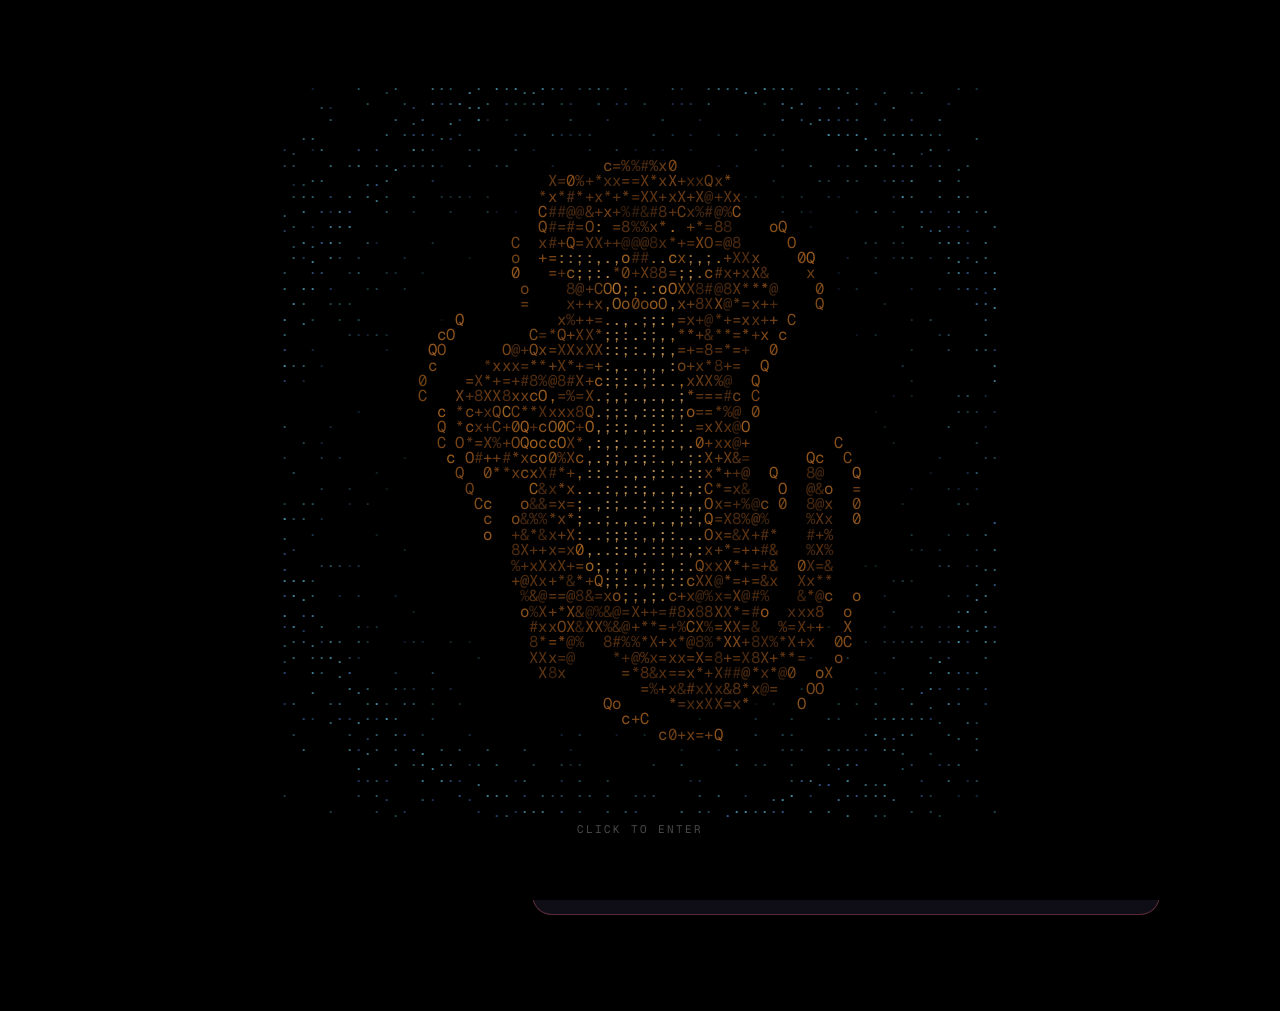
==== index.html @ 58a434ca "Bust asset cache with version query strings Co-authored-by: CommandCodeBot <noreply@commandcode.ai>" ====
<!doctype html>
<html lang="en">
  <head>
    <meta charset="utf-8" />
    <meta name="viewport" content="width=device-width, initial-scale=1" />
    <title>Red60</title>

    <meta name="description" content="Red60 — developer, security research and web projects." />
    <meta name="theme-color" content="#000000" />
    <link rel="icon" href="/favicon.ico" sizes="any" />
    <link rel="icon" type="image/png" href="/assets/img/avatar.png" />
    <link rel="apple-touch-icon" href="/assets/img/avatar.png" />

    <meta property="og:title" content="Red60" />
    <meta property="og:url" content="https://red60.us" />
    <meta property="og:description" content="Red60 — developer, security research and web projects." />
    <meta property="og:image" content="https://red60.us/assets/img/icon.png" />
    <meta property="og:type" content="website" />

    <script>
      // restore the last album-art theme before paint, so there is no flash
      try {
        var t = JSON.parse(localStorage.getItem("red60:theme"));
        if (t && /^#[0-9a-f]{6}$/i.test(t.a) && /^#[0-9a-f]{6}$/i.test(t.b)) {
          var r = document.documentElement;
          r.style.setProperty("--theme-a", t.a);
          r.style.setProperty("--theme-b", t.b);
        }
      } catch (e) {}
    </script>

    <link rel="preconnect" href="https://fonts.googleapis.com" />
    <link rel="preconnect" href="https://fonts.gstatic.com" crossorigin />
    <link
      href="https://fonts.googleapis.com/css2?family=Geist:wght@400;500;600;700&family=Geist+Mono:wght@400;500;600&display=swap"
      rel="stylesheet"
    />
    <link rel="stylesheet" href="/assets/css/site.css?v=20261106a" />
  </head>

  <body>
    <div class="intro" id="intro">
      <canvas id="intro-canvas" aria-hidden="true"></canvas>
      <div class="intro-hint">click to enter</div>
    </div>
    <noscript>
      <style>
        .intro {
          display: none;
        }
      </style>
    </noscript>

    <main class="shell">
      <!-- ---------------------------------------------------- left -->
      <aside class="col-left">
        <section class="panel profile">
          <div class="banner">
            <img id="banner-img" src="/assets/img/banner.png" alt="" />
          </div>

          <div class="profile-body">
            <div class="avatar-wrap">
              <img class="avatar" id="avatar" src="/assets/img/icon_96px.png" alt="Red60" />
              <span class="status" id="status" data-status="offline"></span>
            </div>

            <div class="name-row">
              <h1 class="name" id="display-name">Red60</h1>
            </div>
            <p class="handle" id="handle">@music.ly</p>

            <div class="socials" id="badges"></div>

            <div class="about">
              <span class="label">About me</span>
              <p class="about-text">
                hi! i'm Red60, a 17 year old fullstack developer. i'm the owner of
                <a href="https://github.com/OGsWorkshop/Infrared" target="_blank" rel="noopener">Infrared</a>
                and the owner of
                <a href="https://github.com/OGsWorkshop" target="_blank" rel="noopener">OGsWorkshop</a>,
                and i also contribute to various other projects.
              </p>

              <div style="margin-top: 14px">
                <span class="label">Stack</span>
                <div class="stack">
                  <a class="sq" href="https://developer.mozilla.org/docs/Web/HTML" target="_blank" rel="noopener" title="HTML">
                    <img src="https://cdn.simpleicons.org/html5/E34F26" alt="HTML" />
                  </a>
                  <a class="sq" href="https://developer.mozilla.org/docs/Web/CSS" target="_blank" rel="noopener" title="CSS">
                    <img src="https://cdn.simpleicons.org/css/663399" alt="CSS" />
                  </a>
                  <a class="sq" href="https://developer.mozilla.org/docs/Web/JavaScript" target="_blank" rel="noopener" title="JavaScript">
                    <img src="https://cdn.simpleicons.org/javascript/F7DF1E" alt="JavaScript" />
                  </a>
                  <a class="sq" href="https://www.typescriptlang.org" target="_blank" rel="noopener" title="TypeScript">
                    <img src="https://cdn.simpleicons.org/typescript/3178C6" alt="TypeScript" />
                  </a>
                  <a class="sq" href="https://nodejs.org" target="_blank" rel="noopener" title="Node.js">
                    <img src="https://cdn.simpleicons.org/nodedotjs/5FA04E" alt="Node.js" />
                  </a>
                  <a class="sq" href="https://react.dev" target="_blank" rel="noopener" title="React">
                    <img src="https://cdn.simpleicons.org/react/61DAFB" alt="React" />
                  </a>
                  <a class="sq" href="https://www.python.org" target="_blank" rel="noopener" title="Python">
                    <img src="https://cdn.simpleicons.org/python/3776AB" alt="Python" />
                  </a>
                  <a class="sq" href="https://git-scm.com" target="_blank" rel="noopener" title="Git">
                    <img src="https://cdn.simpleicons.org/git/F05032" alt="Git" />
                  </a>
                  <a class="sq" href="https://www.linux.org" target="_blank" rel="noopener" title="Linux">
                    <img src="https://cdn.simpleicons.org/linux/FCC624" alt="Linux" />
                  </a>
                  <a class="sq" href="https://www.cloudflare.com" target="_blank" rel="noopener" title="Cloudflare">
                    <img src="https://cdn.simpleicons.org/cloudflare/F38020" alt="Cloudflare" />
                  </a>
                  <a class="sq" href="https://www.mysql.com" target="_blank" rel="noopener" title="MySQL">
                    <img src="https://cdn.simpleicons.org/mysql/4479A1" alt="MySQL" />
                  </a>
                </div>
              </div>
            </div>

            <div class="profile-foot">
              <div class="contact">
                <a class="sq" href="https://discord.gg/yTmmCFv59Q" target="_blank" rel="noopener" title="Discord">
                  <img src="https://cdn.simpleicons.org/discord/ffffff" alt="Discord" />
                </a>
                <a class="sq" href="https://github.com/Red60sapphire" target="_blank" rel="noopener" title="GitHub">
                  <img src="https://cdn.simpleicons.org/github/ffffff" alt="GitHub" />
                </a>
                <a class="sq" href="mailto:red@red60.us" title="Email">
                  <svg viewBox="0 0 24 24" width="16" height="16" fill="none" stroke="#c9c9c9" stroke-width="2">
                    <rect x="2.5" y="4.5" width="19" height="15" rx="3" />
                    <path d="m3.5 6.5 8.5 6 8.5-6" />
                  </svg>
                </a>
              </div>

              <span class="views" id="views" title="page views">
                <svg viewBox="0 0 24 24" fill="none" stroke="currentColor" stroke-width="2">
                  <path d="M2 12s3.5-7 10-7 10 7 10 7-3.5 7-10 7-10-7-10-7Z" />
                  <circle cx="12" cy="12" r="3" />
                </svg>
                <span id="views-count">—</span>
              </span>
            </div>
          </div>
        </section>
      </aside>

      <!-- ---------------------------------------------------- right -->
      <div class="col-right">
        <section class="panel presence">
          <div class="presence-head">
            <span class="brand-dot">
              <img src="https://cdn.simpleicons.org/spotify/1DB954" alt="" />
            </span>
            <span class="label">Spotify</span>
          </div>
          <div class="presence-body" id="spotify-body">
            <p class="empty-text">not listening to anything right now</p>
          </div>
        </section>

        <section class="panel presence">
          <div class="presence-head">
            <span class="label">Games</span>
          </div>
          <div class="presence-body" id="games-body">
            <p class="empty-text">not playing anything right now.</p>
          </div>
        </section>

        <div class="card-grid">
          <a class="mini-card" href="https://github.com/Red60sapphire/redos" target="_blank" rel="noopener">
            <span class="tile" style="--t1: #3b1d6e; --t2: #0d0a1f">R</span>
            <span class="meta">
              <span class="mini-title">redos <span class="role">owner</span></span>
              <span class="mini-sub">a web os with full linux emulation</span>
            </span>
            <span class="ghost-btn">
              <svg viewBox="0 0 24 24" fill="none" stroke="currentColor" stroke-width="2">
                <path d="M14 4h6v6M20 4l-8.5 8.5M18 14v5a1 1 0 0 1-1 1H5a1 1 0 0 1-1-1V7a1 1 0 0 1 1-1h5" />
              </svg>
            </span>
          </a>

          <a class="mini-card" href="https://github.com/Red60sapphire/doom-in-pdf" target="_blank" rel="noopener">
            <span class="tile" style="--t1: #7a1414; --t2: #180808">D</span>
            <span class="meta">
              <span class="mini-title">doom-in-pdf <span class="role">owner</span></span>
              <span class="mini-sub">doom (1993), running inside a pdf</span>
            </span>
            <span class="ghost-btn">
              <svg viewBox="0 0 24 24" fill="none" stroke="currentColor" stroke-width="2">
                <path d="M14 4h6v6M20 4l-8.5 8.5M18 14v5a1 1 0 0 1-1 1H5a1 1 0 0 1-1-1V7a1 1 0 0 1 1-1h5" />
              </svg>
            </span>
          </a>
        </div>

        <section class="panel list-panel">
          <span class="label">Open source</span>
          <div class="list">
            <a class="row" href="https://github.com/OGsWorkshop/Infrared" target="_blank" rel="noopener">
              <img src="https://github.com/OGsWorkshop.png?size=64" alt="" loading="lazy" />
              <span class="meta">
                <span class="row-title">infrared <span>web</span></span>
                <span class="row-sub">a modern web proxy with games, apps and ad-free deployment</span>
              </span>
              <span class="ghost-btn">
                <svg viewBox="0 0 24 24" fill="none" stroke="currentColor" stroke-width="2">
                  <path d="m8 6-6 6 6 6M16 6l6 6-6 6" />
                </svg>
              </span>
            </a>

            <a class="row" href="https://github.com/Red60sapphire/doom-in-pdf" target="_blank" rel="noopener">
              <img src="https://github.com/Red60sapphire.png?size=64" alt="" loading="lazy" />
              <span class="meta">
                <span class="row-title">doom-in-pdf <span>port</span></span>
                <span class="row-sub">a port of doom (1993) that runs inside a pdf file</span>
              </span>
              <span class="ghost-btn">
                <svg viewBox="0 0 24 24" fill="none" stroke="currentColor" stroke-width="2">
                  <path d="m8 6-6 6 6 6M16 6l6 6-6 6" />
                </svg>
              </span>
            </a>

            <a class="row" href="https://github.com/Red60sapphire/redos" target="_blank" rel="noopener">
              <img src="https://github.com/Red60sapphire.png?size=64" alt="" loading="lazy" />
              <span class="meta">
                <span class="row-title">redos <span>os</span></span>
                <span class="row-sub">a web "os" and dev environment with linux emulation</span>
              </span>
              <span class="ghost-btn">
                <svg viewBox="0 0 24 24" fill="none" stroke="currentColor" stroke-width="2">
                  <path d="m8 6-6 6 6 6M16 6l6 6-6 6" />
                </svg>
              </span>
            </a>

            <a class="row" href="https://github.com/Red60sapphire/sapphire" target="_blank" rel="noopener">
              <img src="https://github.com/Red60sapphire.png?size=64" alt="" loading="lazy" />
              <span class="meta">
                <span class="row-title">sapphire <span>lib</span></span>
                <span class="row-sub">a fork of amethyst that improves the extension compatibility layer</span>
              </span>
              <span class="ghost-btn">
                <svg viewBox="0 0 24 24" fill="none" stroke="currentColor" stroke-width="2">
                  <path d="m8 6-6 6 6 6M16 6l6 6-6 6" />
                </svg>
              </span>
            </a>
          </div>
        </section>

        <section class="panel list-panel">
          <span class="label">Projects / Organizations</span>
          <div class="chips">
            <a class="chip" href="https://github.com/OGsWorkshop" target="_blank" rel="noopener">
              <img src="https://github.com/OGsWorkshop.png?size=32" alt="" loading="lazy" />
              o g s workshop <em>contributor</em>
            </a>
            <a class="chip" href="https://github.com/OGsWorkshop/Infrared" target="_blank" rel="noopener">
              <img src="https://github.com/OGsWorkshop.png?size=32" alt="" loading="lazy" />
              infrared <em>contributor</em>
            </a>
            <a class="chip" href="https://github.com/Red60sapphire/redos" target="_blank" rel="noopener">
              <img src="https://github.com/Red60sapphire.png?size=32" alt="" loading="lazy" />
              redos <em>owner</em>
            </a>
            <a class="chip" href="https://github.com/Red60sapphire/doom-in-pdf" target="_blank" rel="noopener">
              <img src="https://github.com/Red60sapphire.png?size=32" alt="" loading="lazy" />
              doom-in-pdf <em>owner</em>
            </a>
            <a class="chip" href="https://github.com/Red60sapphire/sapphire" target="_blank" rel="noopener">
              <img src="https://github.com/Red60sapphire.png?size=32" alt="" loading="lazy" />
              sapphire <em>owner</em>
            </a>
            <a class="chip" href="https://github.com/Red60sapphire/website" target="_blank" rel="noopener">
              <img src="https://github.com/Red60sapphire.png?size=32" alt="" loading="lazy" />
              website <em>owner</em>
            </a>
          </div>
        </section>

        <section class="panel list-panel">
          <span class="label">Webports</span>
          <div class="card-grid" style="margin-top: 10px">
            <a class="port" href="https://github.com/Red60sapphire/doom-in-pdf" target="_blank" rel="noopener">
              <span class="tile" style="--t1: #7a1414; --t2: #180808; width: 62px; height: 40px; border-radius: 8px">D</span>
              <span class="meta">
                <span class="port-name">doom in a pdf</span>
                <span class="port-status ok">playable</span>
              </span>
            </a>
            <a class="port" href="https://github.com/Red60sapphire/redos" target="_blank" rel="noopener">
              <span class="tile" style="--t1: #3b1d6e; --t2: #0d0a1f; width: 62px; height: 40px; border-radius: 8px">R</span>
              <span class="meta">
                <span class="port-name">redos</span>
                <span class="port-status wip">work in progress</span>
              </span>
            </a>
          </div>
        </section>
      </div>
    </main>

    <script src="/assets/js/config.js?v=20261106a"></script>
    <script src="/assets/js/intro.js?v=20261106a"></script>
    <script src="/assets/js/site.js?v=20261106a"></script>
  </body>
</html>
---- assets/css/site.css ----
/* ---------------------------------------------------------------
   red60.us — layout & theme
   --------------------------------------------------------------- */

:root {
  --theme-a: #ff4d8d;
  --theme-b: #7b5cff;

  --fg: #ffffff;
  --soft: #d6d6d6;
  --dim: #8a8a8a;
  --faint: #5a5a5a;

  --page: #000000;
  --page-fg: #ffffff;

  --inset: #00000057;
  --line: color-mix(in oklab, var(--theme-a) 22%, #ffffff1a);
  --edge: color-mix(in oklab, var(--theme-a) 26%, #ffffff1a);
  --panel-top: color-mix(in oklab, var(--theme-a) 13%, #0b0b0b);
  --panel-bottom: color-mix(in oklab, var(--theme-b) 13%, #0b0b0b);
  --sheen: #ffffff0f;
  --label: color-mix(in oklab, var(--theme-a) 55%, #a0a0a0);
  --glass: 62%;

  --page-glow-a: color-mix(in oklab, var(--theme-a) 9%, transparent);
  --page-glow-b: color-mix(in oklab, var(--theme-b) 10%, transparent);

  --font-sans: "Geist", ui-sans-serif, system-ui, -apple-system, "Segoe UI", sans-serif;
  --font-mono: "Geist Mono", ui-monospace, SFMono-Regular, Menlo, monospace;

  --ease-bounce: cubic-bezier(0.34, 2, 0.84, 1);

  color-scheme: dark;
}

*,
*::before,
*::after {
  box-sizing: border-box;
}

html {
  -webkit-text-size-adjust: 100%;
  background:
    radial-gradient(80% 60% at 0% 0%, var(--page-glow-a), transparent 70%),
    radial-gradient(80% 60% at 100% 100%, var(--page-glow-b), transparent 70%),
    var(--page);
  background-attachment: fixed;
  overflow-x: clip;
  transition: background 1s;
}

body {
  margin: 0;
  color: var(--page-fg);
  font-family: var(--font-sans);
  font-size: 14px;
  line-height: 1.5;
  -webkit-font-smoothing: antialiased;
  overflow-x: clip;
}

a {
  color: inherit;
  text-decoration: none;
}

img {
  display: block;
  max-width: 100%;
}

button {
  font: inherit;
  color: inherit;
  background: none;
  border: 0;
  cursor: pointer;
}

::selection {
  background: color-mix(in oklab, var(--theme-a) 70%, white);
  color: #000;
}

::-webkit-scrollbar {
  width: 6px;
  background: #0f0f0f;
}

::-webkit-scrollbar-thumb {
  background: #232323;
  border-radius: 99px;
}

/* ---------------------------------------------------------------
   shell
   --------------------------------------------------------------- */

.shell {
  max-width: 1080px;
  margin: 0 auto;
  padding: 64px 20px 96px;
  display: grid;
  grid-template-columns: 400px minmax(0, 1fr);
  gap: 12px;
  align-items: start;
}

.col-left {
  position: sticky;
  top: 24px;
  min-width: 0;
}

.col-right {
  display: flex;
  flex-direction: column;
  gap: 12px;
  min-width: 0;
}

@media (max-width: 1023px) {
  .shell {
    grid-template-columns: minmax(0, 1fr);
    padding: 32px 14px 64px;
  }

  .col-left {
    position: static;
  }
}

/* ---------------------------------------------------------------
   panels
   --------------------------------------------------------------- */

.panel {
  position: relative;
  color: var(--fg);
  border: 1px solid var(--edge);
  border-radius: 20px;
  background: linear-gradient(
    180deg,
    color-mix(in oklab, var(--panel-top) var(--glass), transparent),
    color-mix(in oklab, var(--panel-bottom) var(--glass), transparent)
  );
  -webkit-backdrop-filter: blur(22px) saturate(1.5);
  backdrop-filter: blur(22px) saturate(1.5);
  box-shadow:
    inset 0 1px 0 var(--sheen),
    0 12px 32px -18px #00000088;
  background-clip: padding-box;
}

.panel-pad {
  padding: 16px;
}

.label {
  font-size: 11px;
  font-weight: 700;
  letter-spacing: 0.06em;
  text-transform: uppercase;
  color: var(--label);
  line-height: 1;
}

.muted {
  color: var(--dim);
}

/* ---------------------------------------------------------------
   profile card
   --------------------------------------------------------------- */

.profile {
  overflow: hidden;
  background:
    radial-gradient(
      150% 66% at 50% -6%,
      #9adcf7 0%,
      #63a9ca 20%,
      #245467 34%,
      #0f2029 46%,
      transparent 62%
    ),
    linear-gradient(180deg, #0b1218 0%, #080a0c 55%, #060607 100%);
  border-color: color-mix(in oklab, #8fd3f4 22%, #ffffff14);
}

.banner {
  position: relative;
  height: 148px;
  background: linear-gradient(135deg, #7ec4e8, #16303f);
  overflow: hidden;
}

.banner img {
  width: 100%;
  height: 100%;
  object-fit: cover;
  transform: scale(1.04);
  opacity: 0.92;
}

.banner::before {
  content: "";
  position: absolute;
  inset: 0;
  z-index: 1;
  background: linear-gradient(180deg, rgba(143, 211, 244, 0.32), rgba(143, 211, 244, 0.04) 60%, transparent);
  mix-blend-mode: screen;
}

.banner::after {
  content: "";
  position: absolute;
  inset: 0;
  background: linear-gradient(180deg, transparent 45%, #0e1a22 100%);
}

.profile-body {
  position: relative;
  padding: 0 16px 16px;
}

.avatar-wrap {
  position: relative;
  width: 96px;
  height: 96px;
  margin: -48px 0 12px;
}

.avatar {
  width: 96px;
  height: 96px;
  border-radius: 50%;
  object-fit: cover;
  border: 5px solid #141b22;
  background: #111;
}

.status {
  position: absolute;
  right: 2px;
  bottom: 2px;
  width: 22px;
  height: 22px;
  border-radius: 999px;
  border: 5px solid #141b22;
  background: var(--status, #80848e);
  transition: background 0.5s;
}

.status[data-status="online"] { --status: #23a55a; }
.status[data-status="idle"] { --status: #f0b232; }
.status[data-status="dnd"] { --status: #f23f43; }
.status[data-status="offline"] { --status: #80848e; }

.status[data-status="idle"] {
  background:
    radial-gradient(circle at 18% 22%, #141b22 0 38%, transparent 39%),
    var(--status);
}

.status[data-status="dnd"] {
  background:
    linear-gradient(#141b22, #141b22) center / 58% 24% no-repeat,
    var(--status);
}

.status[data-status="offline"] {
  background:
    radial-gradient(circle, #141b22 0 32%, transparent 33%),
    var(--status);
}

.name-row {
  display: flex;
  align-items: center;
  gap: 8px;
  flex-wrap: wrap;
}

.name {
  margin: 0;
  font-size: 26px;
  font-weight: 700;
  letter-spacing: -0.025em;
  line-height: 1.1;
  color: var(--fg);
}

.handle {
  margin: 3px 0 0;
  font-family: var(--font-mono);
  font-size: 12px;
  color: color-mix(in oklab, var(--fg) 55%, transparent);
}

.socials {
  display: flex;
  gap: 4px;
  margin-top: 10px;
  min-height: 22px;
}

.socials:empty {
  display: none;
}

.badge-img {
  width: 22px;
  height: 22px;
  object-fit: contain;
  transition: scale 0.25s var(--ease-bounce), translate 0.25s var(--ease-bounce);
}

.badge-img:hover {
  scale: 1.15;
  translate: 0 -2px;
}

.sq {
  display: grid;
  place-items: center;
  width: 30px;
  height: 30px;
  border: 1px solid var(--line);
  border-radius: 10px;
  position: relative;
  transition: translate 0.3s var(--ease-bounce), scale 0.3s var(--ease-bounce), background 0.2s;
}

.sq img {
  width: 16px;
  height: 16px;
}

.sq:hover {
  background: color-mix(in oklab, var(--fg) 10%, transparent);
  translate: 0 -15%;
  scale: 1.1;
}

.sq:active {
  translate: 0;
  scale: 0.95;
}

.about {
  margin-top: 14px;
  padding: 14px;
  border-radius: 16px;
  background: var(--inset);
  border: 1px solid color-mix(in oklab, var(--fg) 6%, transparent);
}

.about-text {
  margin: 8px 0 0;
  font-size: 13px;
  font-weight: 600;
  line-height: 1.55;
  color: var(--soft);
}

.about-text a {
  color: var(--fg);
  text-decoration: underline;
  text-decoration-color: var(--line);
  text-underline-offset: 2px;
}

.stack {
  display: flex;
  flex-wrap: wrap;
  gap: 6px;
  margin-top: 10px;
}

.stack .sq {
  width: 34px;
  height: 34px;
  border-radius: 11px;
  background: color-mix(in oklab, var(--fg) 6%, transparent);
}

.stack .sq img {
  width: 17px;
  height: 17px;
}

.profile-foot {
  display: flex;
  align-items: center;
  justify-content: space-between;
  margin-top: 14px;
}

.contact {
  display: flex;
  gap: 6px;
}

.contact .sq {
  width: 34px;
  height: 34px;
  border-radius: 11px;
  background: color-mix(in oklab, var(--fg) 6%, transparent);
}

.views {
  display: inline-flex;
  align-items: center;
  gap: 6px;
  font-family: var(--font-mono);
  font-size: 13px;
  font-variant-numeric: tabular-nums;
  color: var(--dim);
}

.views svg {
  width: 15px;
  height: 15px;
  color: var(--faint);
}

/* ---------------------------------------------------------------
   presence (spotify / games)
   --------------------------------------------------------------- */

.presence {
  padding: 14px 16px;
}

.presence-head {
  display: flex;
  align-items: center;
  gap: 8px;
  margin-bottom: 10px;
}

.brand-dot {
  display: grid;
  place-items: center;
  width: 22px;
  height: 22px;
  border-radius: 50%;
  background: color-mix(in oklab, var(--fg) 8%, transparent);
}

.brand-dot img {
  width: 13px;
  height: 13px;
}

.presence-body {
  min-height: 20px;
}

.empty-text {
  margin: 0;
  font-size: 13px;
  color: var(--dim);
}

.track {
  display: flex;
  align-items: center;
  gap: 12px;
}

.track-art {
  width: 58px;
  height: 58px;
  border-radius: 10px;
  object-fit: cover;
  background: #161616;
  flex: none;
  box-shadow: 0 6px 16px -8px #000;
}

.track-meta {
  min-width: 0;
  flex: 1;
}

.marquee-wrap {
  overflow: hidden;
  mask-image: linear-gradient(90deg, #000 0 92%, transparent);
  -webkit-mask-image: linear-gradient(90deg, #000 0 92%, transparent);
}

.track-name {
  font-size: 14px;
  font-weight: 600;
  letter-spacing: -0.01em;
  white-space: nowrap;
  overflow: hidden;
  text-overflow: ellipsis;
}

.track-name:hover {
  text-decoration: underline;
}

.track-artists {
  font-size: 12px;
  color: var(--dim);
  white-space: nowrap;
  overflow: hidden;
  text-overflow: ellipsis;
}

.eq {
  display: flex;
  align-items: flex-end;
  gap: 2px;
  height: 14px;
  flex: none;
}

.eq span {
  width: 2px;
  height: 100%;
  border-radius: 1px;
  background: var(--theme-a);
  transform-origin: bottom;
  animation: eq 0.9s ease-in-out infinite alternate;
}

.eq span:nth-child(2) { animation-delay: 0.15s; height: 65%; }
.eq span:nth-child(3) { animation-delay: 0.3s; height: 85%; }
.eq span:nth-child(4) { animation-delay: 0.45s; height: 55%; }

@keyframes eq {
  0% { transform: scaleY(0.25); }
  100% { transform: scaleY(1); }
}

.progress {
  height: 3px;
  margin-top: 12px;
  border-radius: 99px;
  background: color-mix(in oklab, var(--fg) 12%, transparent);
  overflow: hidden;
}

.progress-bar {
  height: 100%;
  width: 0;
  border-radius: 99px;
  background: var(--theme-a);
  transition: width 1s linear;
}

.times {
  display: flex;
  justify-content: space-between;
  margin-top: 5px;
  font-family: var(--font-mono);
  font-size: 10px;
  color: var(--faint);
  font-variant-numeric: tabular-nums;
}

.game {
  display: flex;
  align-items: center;
  gap: 12px;
}

.game + .game {
  margin-top: 12px;
  padding-top: 12px;
  border-top: 1px solid color-mix(in oklab, var(--fg) 7%, transparent);
}

.game-icon {
  width: 42px;
  height: 42px;
  border-radius: 10px;
  object-fit: cover;
  background: #161616;
  flex: none;
}

.game-name {
  font-size: 14px;
  font-weight: 600;
  letter-spacing: -0.01em;
}

.game-detail {
  font-size: 12px;
  color: var(--dim);
  overflow: hidden;
  text-overflow: ellipsis;
  white-space: nowrap;
}

.game-sub {
  font-size: 12px;
  color: var(--faint);
  font-variant-numeric: tabular-nums;
}

/* ---------------------------------------------------------------
   featured cards
   --------------------------------------------------------------- */

.card-grid {
  display: grid;
  grid-template-columns: repeat(2, minmax(0, 1fr));
  gap: 12px;
}

@media (max-width: 560px) {
  .card-grid {
    grid-template-columns: minmax(0, 1fr);
  }
}

.mini-card {
  display: flex;
  align-items: center;
  gap: 12px;
  padding: 12px;
  border: 1px solid var(--line);
  border-radius: 16px;
  background: color-mix(in oklab, var(--fg) 4%, transparent);
  transition: translate 0.25s var(--ease-bounce), background 0.2s;
  min-width: 0;
}

.mini-card:hover {
  translate: 0 -2px;
  background: color-mix(in oklab, var(--fg) 7%, transparent);
}

.mini-card img,
.mini-card .tile {
  width: 44px;
  height: 44px;
  border-radius: 10px;
  object-fit: cover;
  flex: none;
}

.tile {
  display: grid;
  place-items: center;
  font-size: 16px;
  font-weight: 800;
  letter-spacing: -0.02em;
  color: #fff;
  background: linear-gradient(150deg, var(--t1, #333), var(--t2, #111));
  box-shadow: inset 0 1px 0 #ffffff26;
}

.mini-card .meta {
  display: flex;
  flex-direction: column;
  justify-content: center;
  min-width: 0;
  flex: 1;
}

.mini-title {
  display: flex;
  align-items: center;
  gap: 6px;
  font-size: 14px;
  font-weight: 700;
  letter-spacing: -0.01em;
}

.role {
  font-family: var(--font-mono);
  font-size: 9px;
  font-weight: 600;
  letter-spacing: 0.05em;
  padding: 2px 5px;
  border-radius: 5px;
  border: 1px solid var(--line);
  color: var(--label);
  white-space: nowrap;
}

.mini-sub {
  font-size: 11px;
  color: var(--faint);
  overflow: hidden;
  text-overflow: ellipsis;
  white-space: nowrap;
}

.ghost-btn {
  display: grid;
  place-items: center;
  width: 30px;
  height: 30px;
  flex: none;
  border-radius: 9px;
  border: 1px solid var(--line);
  color: var(--soft);
  transition: background 0.2s, translate 0.25s var(--ease-bounce);
}

.ghost-btn:hover {
  background: color-mix(in oklab, var(--fg) 12%, transparent);
  translate: 0 -2px;
}

.ghost-btn svg {
  width: 14px;
  height: 14px;
}

/* ---------------------------------------------------------------
   list panels (repos / writing)
   --------------------------------------------------------------- */

.list-panel {
  padding: 16px;
}

.list {
  margin-top: 10px;
}

.row {
  display: flex;
  align-items: center;
  gap: 12px;
  padding: 11px 0;
  min-width: 0;
}

.row + .row {
  border-top: 1px solid color-mix(in oklab, var(--fg) 7%, transparent);
}

.row img {
  width: 30px;
  height: 30px;
  border-radius: 8px;
  object-fit: cover;
  flex: none;
  background: color-mix(in oklab, var(--fg) 6%, transparent);
}

.row .meta {
  display: flex;
  flex-direction: column;
  justify-content: center;
  min-width: 0;
  flex: 1;
}

.row-title {
  display: flex;
  align-items: baseline;
  gap: 6px;
  font-size: 14px;
  font-weight: 700;
  letter-spacing: -0.01em;
  min-width: 0;
}

.row-title span {
  font-family: var(--font-mono);
  font-size: 9px;
  font-weight: 600;
  letter-spacing: 0.05em;
  color: var(--label);
  padding: 1px 4px;
  border-radius: 4px;
  border: 1px solid var(--line);
  flex: none;
}

.row-sub {
  font-size: 12px;
  color: var(--dim);
  overflow: hidden;
  text-overflow: ellipsis;
  white-space: nowrap;
}

.row:hover .row-title {
  text-decoration: underline;
  text-underline-offset: 2px;
}

/* ---------------------------------------------------------------
   chips
   --------------------------------------------------------------- */

.chips {
  display: flex;
  flex-wrap: wrap;
  gap: 6px;
  margin-top: 10px;
}

.chip {
  display: inline-flex;
  align-items: center;
  gap: 6px;
  padding: 5px 9px 5px 6px;
  border: 1px solid var(--line);
  border-radius: 9px;
  background: color-mix(in oklab, var(--fg) 4%, transparent);
  font-size: 12px;
  font-weight: 600;
  transition: background 0.2s, translate 0.25s var(--ease-bounce);
}

.chip:hover {
  background: color-mix(in oklab, var(--fg) 10%, transparent);
  translate: 0 -2px;
}

.chip img {
  width: 14px;
  height: 14px;
  border-radius: 4px;
  object-fit: cover;
}

.chip em {
  font-family: var(--font-mono);
  font-style: normal;
  font-size: 9px;
  font-weight: 600;
  letter-spacing: 0.05em;
  color: var(--faint);
}

/* ---------------------------------------------------------------
   webports
   --------------------------------------------------------------- */

.port {
  display: flex;
  align-items: center;
  gap: 10px;
  padding: 8px;
  border: 1px solid var(--line);
  border-radius: 14px;
  background: color-mix(in oklab, var(--fg) 4%, transparent);
  transition: background 0.2s, translate 0.25s var(--ease-bounce);
  min-width: 0;
}

.port:hover {
  background: color-mix(in oklab, var(--fg) 8%, transparent);
  translate: 0 -2px;
}

.port img {
  width: 62px;
  height: 40px;
  border-radius: 8px;
  object-fit: cover;
  flex: none;
}

.port .meta {
  display: flex;
  flex-direction: column;
  justify-content: center;
  min-width: 0;
  line-height: 1.35;
}

.port-name {
  font-size: 13px;
  font-weight: 700;
}

.port-status {
  font-size: 11px;
  font-weight: 600;
}

.port-status.ok { color: #23a55a; }
.port-status.wip { color: #f0b232; }

/* ---------------------------------------------------------------
   intro
   --------------------------------------------------------------- */

body.intro-lock {
  overflow: hidden;
}

.intro {
  position: fixed;
  inset: 0;
  z-index: 200;
  display: grid;
  place-items: center;
  background: #000;
  cursor: pointer;
  transition: opacity 0.5s ease;
}

.intro canvas {
  display: block;
  opacity: 0;
  transform: scale(1);
  transform-origin: 50% 45%;
  transition: opacity 0.8s ease, transform 0.9s cubic-bezier(0.6, 0, 0.2, 1);
  will-change: transform, opacity;
}

.intro canvas.ready {
  opacity: 1;
}

.intro-hint {
  position: absolute;
  left: 0;
  right: 0;
  bottom: 7vh;
  text-align: center;
  font-family: var(--font-mono);
  font-size: 11px;
  letter-spacing: 0.18em;
  text-transform: uppercase;
  color: #4a4a4a;
  animation: blink 1.6s step-end infinite;
}

@media (prefers-reduced-motion: reduce) {
  .intro canvas {
    transition: none;
  }
}

/* ---------------------------------------------------------------
   misc
   --------------------------------------------------------------- */

.skeleton {
  color: var(--faint);
}

.blink {
  animation: blink 1.1s step-end infinite;
}

@keyframes blink {
  50% { opacity: 0; }
}

@media (prefers-reduced-motion: reduce) {
  *,
  *::before,
  *::after {
    animation-duration: 0.001ms !important;
    animation-iteration-count: 1 !important;
    transition-duration: 0.001ms !important;
  }
}
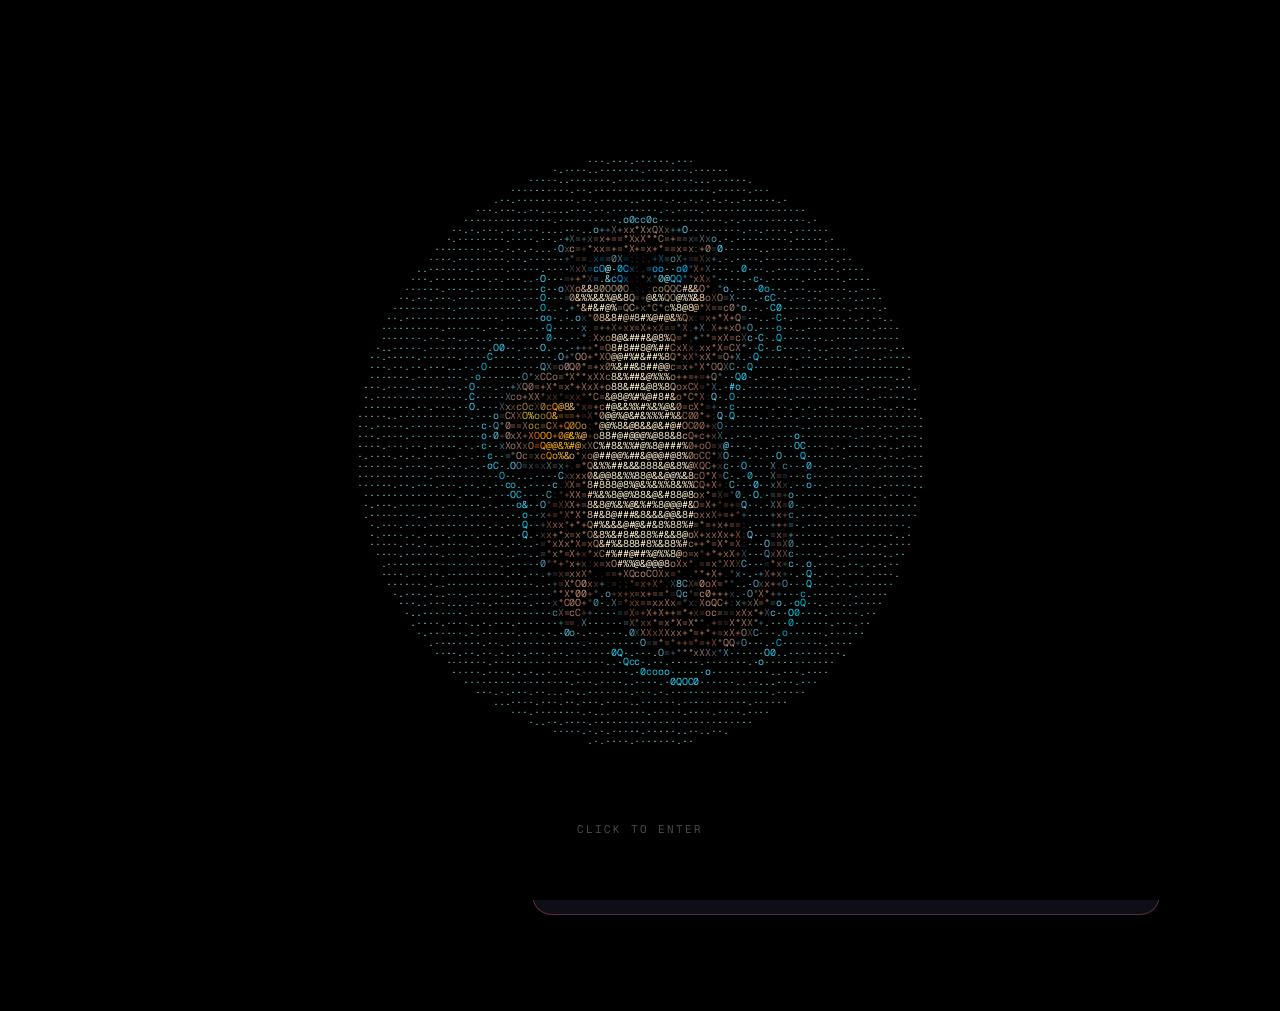
==== commit bf5ab2ec: "Render intro as the pfp itself: blue disc, natural otter colours Co-authored-by: CommandCodeBot <nor" ====
--- a/index.html
+++ b/index.html
@@ -35,7 +35,7 @@
       href="https://fonts.googleapis.com/css2?family=Geist:wght@400;500;600;700&family=Geist+Mono:wght@400;500;600&display=swap"
       rel="stylesheet"
     />
-    <link rel="stylesheet" href="/assets/css/site.css?v=20261106a" />
+    <link rel="stylesheet" href="/assets/css/site.css?v=20261106b" />
   </head>
 
   <body>
@@ -310,8 +310,8 @@
       </div>
     </main>
 
-    <script src="/assets/js/config.js?v=20261106a"></script>
-    <script src="/assets/js/intro.js?v=20261106a"></script>
-    <script src="/assets/js/site.js?v=20261106a"></script>
+    <script src="/assets/js/config.js?v=20261106b"></script>
+    <script src="/assets/js/intro.js?v=20261106b"></script>
+    <script src="/assets/js/site.js?v=20261106b"></script>
   </body>
 </html>
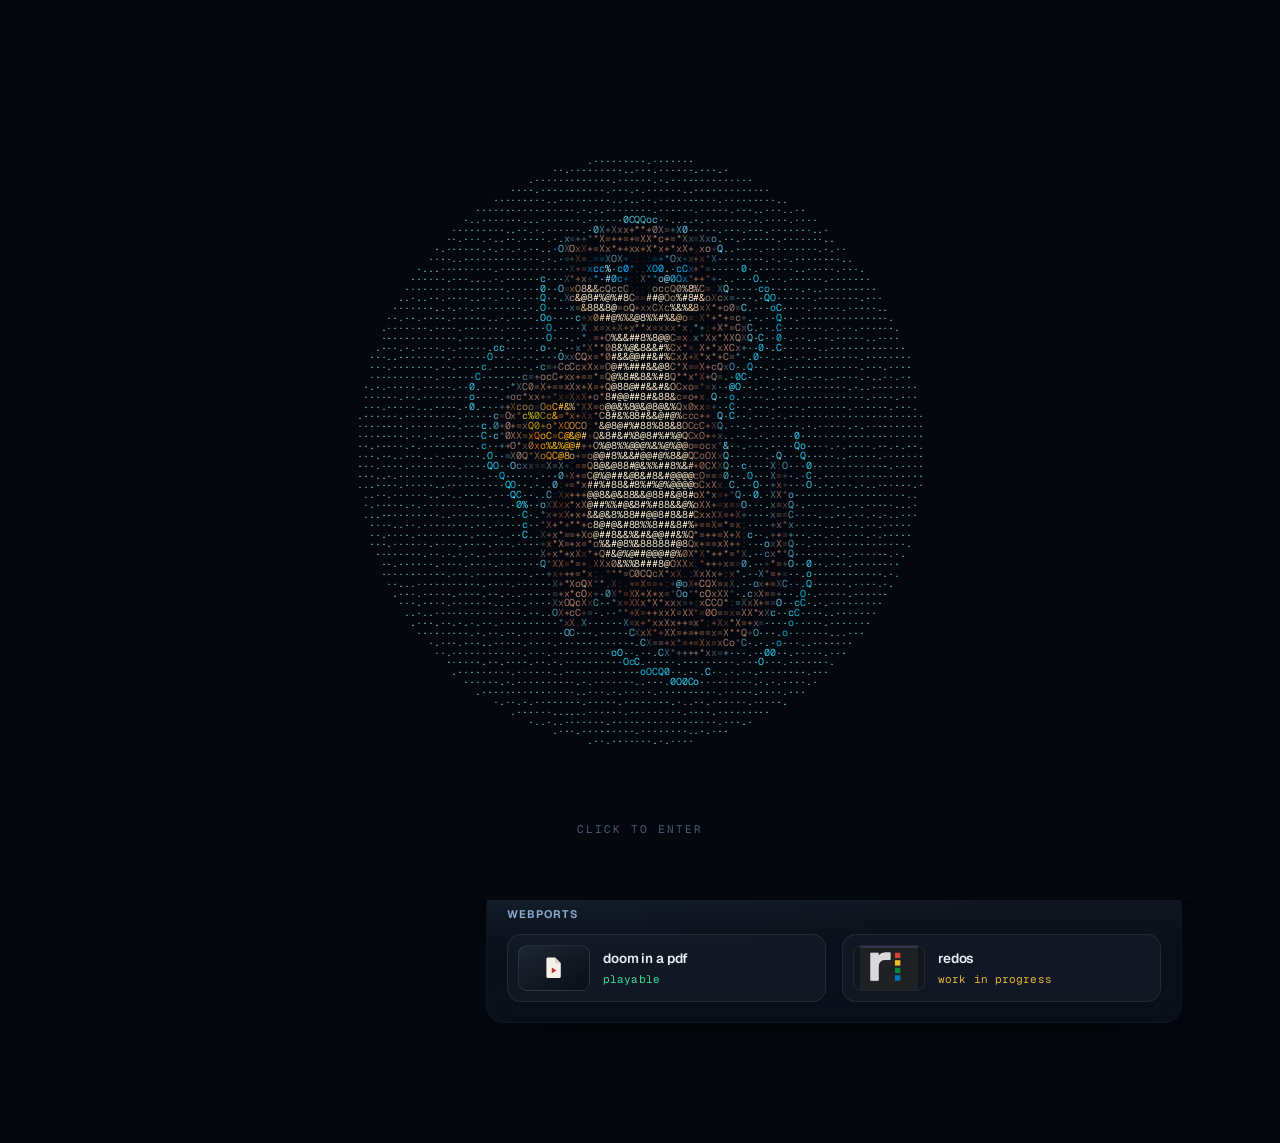
==== commit 1ee1593c: "Rebuild the site around the Discord profile and real project artwork - new profile header: Discord d" ====
--- a/index.html
+++ b/index.html
@@ -5,20 +5,20 @@
     <meta name="viewport" content="width=device-width, initial-scale=1" />
     <title>Red60</title>
 
-    <meta name="description" content="Red60 — developer, security research and web projects." />
-    <meta name="theme-color" content="#000000" />
-    <link rel="icon" href="/favicon.ico" sizes="any" />
-    <link rel="icon" type="image/png" href="/assets/img/avatar.png" />
-    <link rel="apple-touch-icon" href="/assets/img/avatar.png" />
+    <meta name="description" content="Red60 — fullstack developer. projects, open source, music and games." />
+    <meta name="theme-color" content="#04070d" />
+
+    <link rel="icon" href="/favicon.ico" sizes="16x16 32x32 48x48 64x64" />
+    <link rel="icon" type="image/png" sizes="192x192" href="/assets/img/icon-192.png" />
+    <link rel="apple-touch-icon" sizes="180x180" href="/assets/img/icon-180.png" />
 
     <meta property="og:title" content="Red60" />
     <meta property="og:url" content="https://red60.us" />
-    <meta property="og:description" content="Red60 — developer, security research and web projects." />
-    <meta property="og:image" content="https://red60.us/assets/img/icon.png" />
+    <meta property="og:description" content="Red60 — fullstack developer. projects, open source, music and games." />
+    <meta property="og:image" content="https://red60.us/assets/img/icon-512.png" />
     <meta property="og:type" content="website" />
 
     <script>
-      // restore the last album-art theme before paint, so there is no flash
       try {
         var t = JSON.parse(localStorage.getItem("red60:theme"));
         if (t && /^#[0-9a-f]{6}$/i.test(t.a) && /^#[0-9a-f]{6}$/i.test(t.b)) {
@@ -35,7 +35,7 @@
       href="https://fonts.googleapis.com/css2?family=Geist:wght@400;500;600;700&family=Geist+Mono:wght@400;500;600&display=swap"
       rel="stylesheet"
     />
-    <link rel="stylesheet" href="/assets/css/site.css?v=20261106b" />
+    <link rel="stylesheet" href="/assets/css/site.css?v=20261107a" />
   </head>
 
   <body>
@@ -51,29 +51,36 @@
       </style>
     </noscript>
 
+    <div class="bg" aria-hidden="true">
+      <canvas id="bg-canvas"></canvas>
+      <div class="bg-vignette"></div>
+    </div>
+
     <main class="shell">
-      <!-- ---------------------------------------------------- left -->
+      <!-- ------------------------------------------------------- profile -->
       <aside class="col-left">
-        <section class="panel profile">
+        <section class="panel card profile">
           <div class="banner">
             <img id="banner-img" src="/assets/img/banner.png" alt="" />
           </div>
 
           <div class="profile-body">
             <div class="avatar-wrap">
-              <img class="avatar" id="avatar" src="/assets/img/icon_96px.png" alt="Red60" />
-              <span class="status" id="status" data-status="offline"></span>
+              <img class="avatar" id="avatar" src="/assets/img/avatar.png" alt="Red60" />
+              <img class="avatar-deco" id="avatar-deco" alt="" hidden />
+              <span class="status" id="status" data-status="offline" title="offline"></span>
             </div>
 
-            <div class="name-row">
-              <h1 class="name" id="display-name">Red60</h1>
+            <div class="identity">
+              <div class="name-row">
+                <h1 class="name" id="display-name">Red60</h1>
+                <div class="badges" id="badges"></div>
+              </div>
+              <p class="handle" id="handle">@music.ly</p>
             </div>
-            <p class="handle" id="handle">@music.ly</p>
-
-            <div class="socials" id="badges"></div>
-
-            <div class="about">
-              <span class="label">About me</span>
+
+            <section class="about">
+              <h2 class="label">About me</h2>
               <p class="about-text">
                 hi! i'm Red60, a 17 year old fullstack developer. i'm the owner of
                 <a href="https://github.com/OGsWorkshop/Infrared" target="_blank" rel="noopener">Infrared</a>
@@ -82,66 +89,64 @@
                 and i also contribute to various other projects.
               </p>
 
-              <div style="margin-top: 14px">
-                <span class="label">Stack</span>
-                <div class="stack">
-                  <a class="sq" href="https://developer.mozilla.org/docs/Web/HTML" target="_blank" rel="noopener" title="HTML">
-                    <img src="https://cdn.simpleicons.org/html5/E34F26" alt="HTML" />
-                  </a>
-                  <a class="sq" href="https://developer.mozilla.org/docs/Web/CSS" target="_blank" rel="noopener" title="CSS">
-                    <img src="https://cdn.simpleicons.org/css/663399" alt="CSS" />
-                  </a>
-                  <a class="sq" href="https://developer.mozilla.org/docs/Web/JavaScript" target="_blank" rel="noopener" title="JavaScript">
-                    <img src="https://cdn.simpleicons.org/javascript/F7DF1E" alt="JavaScript" />
-                  </a>
-                  <a class="sq" href="https://www.typescriptlang.org" target="_blank" rel="noopener" title="TypeScript">
-                    <img src="https://cdn.simpleicons.org/typescript/3178C6" alt="TypeScript" />
-                  </a>
-                  <a class="sq" href="https://nodejs.org" target="_blank" rel="noopener" title="Node.js">
-                    <img src="https://cdn.simpleicons.org/nodedotjs/5FA04E" alt="Node.js" />
-                  </a>
-                  <a class="sq" href="https://react.dev" target="_blank" rel="noopener" title="React">
-                    <img src="https://cdn.simpleicons.org/react/61DAFB" alt="React" />
-                  </a>
-                  <a class="sq" href="https://www.python.org" target="_blank" rel="noopener" title="Python">
-                    <img src="https://cdn.simpleicons.org/python/3776AB" alt="Python" />
-                  </a>
-                  <a class="sq" href="https://git-scm.com" target="_blank" rel="noopener" title="Git">
-                    <img src="https://cdn.simpleicons.org/git/F05032" alt="Git" />
-                  </a>
-                  <a class="sq" href="https://www.linux.org" target="_blank" rel="noopener" title="Linux">
-                    <img src="https://cdn.simpleicons.org/linux/FCC624" alt="Linux" />
-                  </a>
-                  <a class="sq" href="https://www.cloudflare.com" target="_blank" rel="noopener" title="Cloudflare">
-                    <img src="https://cdn.simpleicons.org/cloudflare/F38020" alt="Cloudflare" />
-                  </a>
-                  <a class="sq" href="https://www.mysql.com" target="_blank" rel="noopener" title="MySQL">
-                    <img src="https://cdn.simpleicons.org/mysql/4479A1" alt="MySQL" />
-                  </a>
-                </div>
+              <h2 class="label" style="margin-top: 18px">Stack</h2>
+              <div class="stack">
+                <a class="tile" href="https://developer.mozilla.org/docs/Web/HTML" target="_blank" rel="noopener" title="HTML">
+                  <img src="/assets/icons/html5.svg" alt="HTML" />
+                </a>
+                <a class="tile" href="https://developer.mozilla.org/docs/Web/CSS" target="_blank" rel="noopener" title="CSS">
+                  <img src="/assets/icons/css.svg" alt="CSS" />
+                </a>
+                <a class="tile" href="https://developer.mozilla.org/docs/Web/JavaScript" target="_blank" rel="noopener" title="JavaScript">
+                  <img src="/assets/icons/javascript.svg" alt="JavaScript" />
+                </a>
+                <a class="tile" href="https://www.typescriptlang.org" target="_blank" rel="noopener" title="TypeScript">
+                  <img src="/assets/icons/typescript.svg" alt="TypeScript" />
+                </a>
+                <a class="tile" href="https://nodejs.org" target="_blank" rel="noopener" title="Node.js">
+                  <img src="/assets/icons/nodedotjs.svg" alt="Node.js" />
+                </a>
+                <a class="tile" href="https://react.dev" target="_blank" rel="noopener" title="React">
+                  <img src="/assets/icons/react.svg" alt="React" />
+                </a>
+                <a class="tile" href="https://www.python.org" target="_blank" rel="noopener" title="Python">
+                  <img src="/assets/icons/python.svg" alt="Python" />
+                </a>
+                <a class="tile" href="https://git-scm.com" target="_blank" rel="noopener" title="Git">
+                  <img src="/assets/icons/git.svg" alt="Git" />
+                </a>
+                <a class="tile" href="https://www.linux.org" target="_blank" rel="noopener" title="Linux">
+                  <img src="/assets/icons/linux.svg" alt="Linux" />
+                </a>
+                <a class="tile" href="https://www.cloudflare.com" target="_blank" rel="noopener" title="Cloudflare">
+                  <img src="/assets/icons/cloudflare.svg" alt="Cloudflare" />
+                </a>
+                <a class="tile" href="https://www.mysql.com" target="_blank" rel="noopener" title="MySQL">
+                  <img src="/assets/icons/mysql.svg" alt="MySQL" />
+                </a>
               </div>
-            </div>
+            </section>
 
             <div class="profile-foot">
               <div class="contact">
-                <a class="sq" href="https://discord.gg/yTmmCFv59Q" target="_blank" rel="noopener" title="Discord">
-                  <img src="https://cdn.simpleicons.org/discord/ffffff" alt="Discord" />
-                </a>
-                <a class="sq" href="https://github.com/Red60sapphire" target="_blank" rel="noopener" title="GitHub">
-                  <img src="https://cdn.simpleicons.org/github/ffffff" alt="GitHub" />
-                </a>
-                <a class="sq" href="mailto:red@red60.us" title="Email">
-                  <svg viewBox="0 0 24 24" width="16" height="16" fill="none" stroke="#c9c9c9" stroke-width="2">
-                    <rect x="2.5" y="4.5" width="19" height="15" rx="3" />
-                    <path d="m3.5 6.5 8.5 6 8.5-6" />
+                <a class="tile" href="https://discord.gg/yTmmCFv59Q" target="_blank" rel="noopener" title="Discord">
+                  <img src="/assets/icons/discord.svg" alt="Discord" />
+                </a>
+                <a class="tile" href="https://github.com/Red60sapphire" target="_blank" rel="noopener" title="GitHub">
+                  <img src="/assets/icons/github.svg" alt="GitHub" />
+                </a>
+                <a class="tile" href="mailto:red@red60.us" title="Email">
+                  <svg viewBox="0 0 24 24" width="17" height="17" fill="none" stroke="currentColor" stroke-width="1.8" stroke-linecap="round">
+                    <rect x="3" y="5" width="18" height="14" rx="2.5" />
+                    <path d="m3.8 7 8.2 5.6L20.2 7" />
                   </svg>
                 </a>
               </div>
 
               <span class="views" id="views" title="page views">
-                <svg viewBox="0 0 24 24" fill="none" stroke="currentColor" stroke-width="2">
-                  <path d="M2 12s3.5-7 10-7 10 7 10 7-3.5 7-10 7-10-7-10-7Z" />
-                  <circle cx="12" cy="12" r="3" />
+                <svg viewBox="0 0 24 24" fill="none" stroke="currentColor" stroke-width="1.8">
+                  <path d="M2 12s3.6-7 10-7 10 7 10 7-3.6 7-10 7-10-7-10-7Z" />
+                  <circle cx="12" cy="12" r="2.8" />
                 </svg>
                 <span id="views-count">—</span>
               </span>
@@ -150,157 +155,208 @@
         </section>
       </aside>
 
-      <!-- ---------------------------------------------------- right -->
+      <!-- ------------------------------------------------------- presence -->
       <div class="col-right">
-        <section class="panel presence">
-          <div class="presence-head">
-            <span class="brand-dot">
-              <img src="https://cdn.simpleicons.org/spotify/1DB954" alt="" />
-            </span>
-            <span class="label">Spotify</span>
-          </div>
+        <section class="panel card presence">
+          <header class="panel-head">
+            <span class="brand-dot" data-brand="spotify">
+              <img src="/assets/icons/spotify.svg" alt="" />
+            </span>
+            <h2 class="label">Spotify</h2>
+          </header>
           <div class="presence-body" id="spotify-body">
-            <p class="empty-text">not listening to anything right now</p>
-          </div>
-        </section>
-
-        <section class="panel presence">
-          <div class="presence-head">
-            <span class="label">Games</span>
-          </div>
+            <p class="empty">not listening to anything right now</p>
+          </div>
+        </section>
+
+        <section class="panel card presence">
+          <header class="panel-head">
+            <span class="brand-dot" data-brand="games">
+              <svg viewBox="0 0 24 24" fill="none" stroke="currentColor" stroke-width="1.7" stroke-linecap="round">
+                <path d="M6.5 8h11a4.5 4.5 0 0 1 4.4 5.4l-.5 2.7a3 3 0 0 1-5.2 1.5L14.8 16H9.2l-1.4 1.6a3 3 0 0 1-5.2-1.5l-.5-2.7A4.5 4.5 0 0 1 6.5 8Z" />
+                <path d="M7.5 11.5v3M6 13h3M16 12h.01M18 14h.01" />
+              </svg>
+            </span>
+            <h2 class="label">Games</h2>
+          </header>
           <div class="presence-body" id="games-body">
-            <p class="empty-text">not playing anything right now.</p>
+            <p class="empty">not playing anything right now.</p>
           </div>
         </section>
 
         <div class="card-grid">
-          <a class="mini-card" href="https://github.com/Red60sapphire/redos" target="_blank" rel="noopener">
-            <span class="tile" style="--t1: #3b1d6e; --t2: #0d0a1f">R</span>
-            <span class="meta">
+          <a class="panel card mini" href="https://github.com/Red60sapphire/redos" target="_blank" rel="noopener">
+            <img class="mini-icon" src="/assets/img/projects/redos-mark.png" alt="" width="44" height="44" />
+            <span class="mini-meta">
               <span class="mini-title">redos <span class="role">owner</span></span>
               <span class="mini-sub">a web os with full linux emulation</span>
             </span>
-            <span class="ghost-btn">
-              <svg viewBox="0 0 24 24" fill="none" stroke="currentColor" stroke-width="2">
+            <span class="icon-btn" aria-hidden="true">
+              <svg viewBox="0 0 24 24" fill="none" stroke="currentColor" stroke-width="1.8" stroke-linecap="round">
                 <path d="M14 4h6v6M20 4l-8.5 8.5M18 14v5a1 1 0 0 1-1 1H5a1 1 0 0 1-1-1V7a1 1 0 0 1 1-1h5" />
               </svg>
             </span>
           </a>
 
-          <a class="mini-card" href="https://github.com/Red60sapphire/doom-in-pdf" target="_blank" rel="noopener">
-            <span class="tile" style="--t1: #7a1414; --t2: #180808">D</span>
-            <span class="meta">
+          <a class="panel card mini" href="https://github.com/Red60sapphire/doom-in-pdf" target="_blank" rel="noopener">
+            <span class="mark mark-pdf" aria-hidden="true">
+              <svg viewBox="0 0 24 24" fill="none">
+                <path d="M6 2.5h7.5L19 8v13a1.5 1.5 0 0 1-1.5 1.5h-11A1.5 1.5 0 0 1 5 21V4a1.5 1.5 0 0 1 1-1.5Z" fill="#f4f1ea" />
+                <path d="M13.5 2.5 19 8h-4.5a1 1 0 0 1-1-1V2.5Z" fill="#d9cfc4" />
+                <path d="m10.2 12.3 4.6 2.8-4.6 2.8v-5.6Z" fill="#c62b2b" />
+              </svg>
+            </span>
+            <span class="mini-meta">
               <span class="mini-title">doom-in-pdf <span class="role">owner</span></span>
               <span class="mini-sub">doom (1993), running inside a pdf</span>
             </span>
-            <span class="ghost-btn">
-              <svg viewBox="0 0 24 24" fill="none" stroke="currentColor" stroke-width="2">
+            <span class="icon-btn" aria-hidden="true">
+              <svg viewBox="0 0 24 24" fill="none" stroke="currentColor" stroke-width="1.8" stroke-linecap="round">
                 <path d="M14 4h6v6M20 4l-8.5 8.5M18 14v5a1 1 0 0 1-1 1H5a1 1 0 0 1-1-1V7a1 1 0 0 1 1-1h5" />
               </svg>
             </span>
           </a>
         </div>
 
-        <section class="panel list-panel">
-          <span class="label">Open source</span>
+        <section class="panel card list-panel">
+          <header class="panel-head">
+            <h2 class="label">Open source</h2>
+            <span class="count">4 projects</span>
+          </header>
+
           <div class="list">
             <a class="row" href="https://github.com/OGsWorkshop/Infrared" target="_blank" rel="noopener">
-              <img src="https://github.com/OGsWorkshop.png?size=64" alt="" loading="lazy" />
-              <span class="meta">
-                <span class="row-title">infrared <span>web</span></span>
+              <img class="row-icon" src="/assets/img/ogs.png" alt="" loading="lazy" />
+              <span class="row-meta">
+                <span class="row-title">infrared <span class="tag">web</span></span>
                 <span class="row-sub">a modern web proxy with games, apps and ad-free deployment</span>
               </span>
-              <span class="ghost-btn">
-                <svg viewBox="0 0 24 24" fill="none" stroke="currentColor" stroke-width="2">
-                  <path d="m8 6-6 6 6 6M16 6l6 6-6 6" />
+              <span class="icon-btn" aria-hidden="true">
+                <svg viewBox="0 0 24 24" fill="none" stroke="currentColor" stroke-width="1.8" stroke-linecap="round">
+                  <path d="m8.5 6.5-5 5.5 5 5.5M15.5 6.5l5 5.5-5 5.5" />
                 </svg>
               </span>
             </a>
 
             <a class="row" href="https://github.com/Red60sapphire/doom-in-pdf" target="_blank" rel="noopener">
-              <img src="https://github.com/Red60sapphire.png?size=64" alt="" loading="lazy" />
-              <span class="meta">
-                <span class="row-title">doom-in-pdf <span>port</span></span>
+              <span class="row-mark mark mark-pdf" aria-hidden="true">
+                <svg viewBox="0 0 24 24" fill="none">
+                  <path d="M6 2.5h7.5L19 8v13a1.5 1.5 0 0 1-1.5 1.5h-11A1.5 1.5 0 0 1 5 21V4a1.5 1.5 0 0 1 1-1.5Z" fill="#f4f1ea" />
+                  <path d="M13.5 2.5 19 8h-4.5a1 1 0 0 1-1-1V2.5Z" fill="#d9cfc4" />
+                  <path d="m10.2 12.3 4.6 2.8-4.6 2.8v-5.6Z" fill="#c62b2b" />
+                </svg>
+              </span>
+              <span class="row-meta">
+                <span class="row-title">doom-in-pdf <span class="tag">port</span></span>
                 <span class="row-sub">a port of doom (1993) that runs inside a pdf file</span>
               </span>
-              <span class="ghost-btn">
-                <svg viewBox="0 0 24 24" fill="none" stroke="currentColor" stroke-width="2">
-                  <path d="m8 6-6 6 6 6M16 6l6 6-6 6" />
+              <span class="icon-btn" aria-hidden="true">
+                <svg viewBox="0 0 24 24" fill="none" stroke="currentColor" stroke-width="1.8" stroke-linecap="round">
+                  <path d="m8.5 6.5-5 5.5 5 5.5M15.5 6.5l5 5.5-5 5.5" />
                 </svg>
               </span>
             </a>
 
             <a class="row" href="https://github.com/Red60sapphire/redos" target="_blank" rel="noopener">
-              <img src="https://github.com/Red60sapphire.png?size=64" alt="" loading="lazy" />
-              <span class="meta">
-                <span class="row-title">redos <span>os</span></span>
+              <img class="row-icon row-icon--dark" src="/assets/img/projects/redos-mark.png" alt="" loading="lazy" />
+              <span class="row-meta">
+                <span class="row-title">redos <span class="tag">os</span></span>
                 <span class="row-sub">a web "os" and dev environment with linux emulation</span>
               </span>
-              <span class="ghost-btn">
-                <svg viewBox="0 0 24 24" fill="none" stroke="currentColor" stroke-width="2">
-                  <path d="m8 6-6 6 6 6M16 6l6 6-6 6" />
+              <span class="icon-btn" aria-hidden="true">
+                <svg viewBox="0 0 24 24" fill="none" stroke="currentColor" stroke-width="1.8" stroke-linecap="round">
+                  <path d="m8.5 6.5-5 5.5 5 5.5M15.5 6.5l5 5.5-5 5.5" />
                 </svg>
               </span>
             </a>
 
             <a class="row" href="https://github.com/Red60sapphire/sapphire" target="_blank" rel="noopener">
-              <img src="https://github.com/Red60sapphire.png?size=64" alt="" loading="lazy" />
-              <span class="meta">
-                <span class="row-title">sapphire <span>lib</span></span>
+              <img class="row-icon row-icon--light" src="/assets/img/projects/sapphire-mark.png" alt="" loading="lazy" />
+              <span class="row-meta">
+                <span class="row-title">sapphire <span class="tag">lib</span></span>
                 <span class="row-sub">a fork of amethyst that improves the extension compatibility layer</span>
               </span>
-              <span class="ghost-btn">
-                <svg viewBox="0 0 24 24" fill="none" stroke="currentColor" stroke-width="2">
-                  <path d="m8 6-6 6 6 6M16 6l6 6-6 6" />
-                </svg>
-              </span>
-            </a>
-          </div>
-        </section>
-
-        <section class="panel list-panel">
-          <span class="label">Projects / Organizations</span>
+              <span class="icon-btn" aria-hidden="true">
+                <svg viewBox="0 0 24 24" fill="none" stroke="currentColor" stroke-width="1.8" stroke-linecap="round">
+                  <path d="m8.5 6.5-5 5.5 5 5.5M15.5 6.5l5 5.5-5 5.5" />
+                </svg>
+              </span>
+            </a>
+          </div>
+        </section>
+
+        <section class="panel card list-panel">
+          <header class="panel-head">
+            <h2 class="label">Projects / Organizations</h2>
+          </header>
+
           <div class="chips">
             <a class="chip" href="https://github.com/OGsWorkshop" target="_blank" rel="noopener">
-              <img src="https://github.com/OGsWorkshop.png?size=32" alt="" loading="lazy" />
-              o g s workshop <em>contributor</em>
+              <img src="/assets/img/ogs.png" alt="" loading="lazy" />
+              <span>o g s workshop</span>
+              <em>contributor</em>
             </a>
             <a class="chip" href="https://github.com/OGsWorkshop/Infrared" target="_blank" rel="noopener">
-              <img src="https://github.com/OGsWorkshop.png?size=32" alt="" loading="lazy" />
-              infrared <em>contributor</em>
+              <img src="/assets/img/ogs.png" alt="" loading="lazy" />
+              <span>infrared</span>
+              <em>contributor</em>
+            </a>
+            <a class="chip" href="https://github.com/Red60sapphire" target="_blank" rel="noopener">
+              <img class="chip-avatar" id="chip-avatar" src="/assets/img/avatar.png" alt="" loading="lazy" />
+              <span>red60sapphire</span>
+              <em>owner</em>
             </a>
             <a class="chip" href="https://github.com/Red60sapphire/redos" target="_blank" rel="noopener">
-              <img src="https://github.com/Red60sapphire.png?size=32" alt="" loading="lazy" />
-              redos <em>owner</em>
+              <img class="chip-logo" src="/assets/img/projects/redos-mark.png" alt="" loading="lazy" />
+              <span>redos</span>
+              <em>owner</em>
             </a>
             <a class="chip" href="https://github.com/Red60sapphire/doom-in-pdf" target="_blank" rel="noopener">
-              <img src="https://github.com/Red60sapphire.png?size=32" alt="" loading="lazy" />
-              doom-in-pdf <em>owner</em>
+              <span class="mark chip-mark mark-pdf" aria-hidden="true">
+                <svg viewBox="0 0 24 24" fill="none">
+                  <path d="M6 2.5h7.5L19 8v13a1.5 1.5 0 0 1-1.5 1.5h-11A1.5 1.5 0 0 1 5 21V4a1.5 1.5 0 0 1 1-1.5Z" fill="#f4f1ea" />
+                  <path d="M13.5 2.5 19 8h-4.5a1 1 0 0 1-1-1V2.5Z" fill="#d9cfc4" />
+                  <path d="m10.2 12.3 4.6 2.8-4.6 2.8v-5.6Z" fill="#c62b2b" />
+                </svg>
+              </span>
+              <span>doom-in-pdf</span>
+              <em>owner</em>
             </a>
             <a class="chip" href="https://github.com/Red60sapphire/sapphire" target="_blank" rel="noopener">
-              <img src="https://github.com/Red60sapphire.png?size=32" alt="" loading="lazy" />
-              sapphire <em>owner</em>
+              <img class="chip-logo chip-logo--light" src="/assets/img/projects/sapphire-mark.png" alt="" loading="lazy" />
+              <span>sapphire</span>
+              <em>owner</em>
             </a>
             <a class="chip" href="https://github.com/Red60sapphire/website" target="_blank" rel="noopener">
-              <img src="https://github.com/Red60sapphire.png?size=32" alt="" loading="lazy" />
-              website <em>owner</em>
-            </a>
-          </div>
-        </section>
-
-        <section class="panel list-panel">
-          <span class="label">Webports</span>
-          <div class="card-grid" style="margin-top: 10px">
+              <span class="mark chip-mark" data-tone="slate">W</span>
+              <span>website</span>
+              <em>owner</em>
+            </a>
+          </div>
+        </section>
+
+        <section class="panel card list-panel">
+          <header class="panel-head">
+            <h2 class="label">Webports</h2>
+          </header>
+
+          <div class="card-grid">
             <a class="port" href="https://github.com/Red60sapphire/doom-in-pdf" target="_blank" rel="noopener">
-              <span class="tile" style="--t1: #7a1414; --t2: #180808; width: 62px; height: 40px; border-radius: 8px">D</span>
-              <span class="meta">
+              <span class="port-thumb mark mark-pdf" aria-hidden="true">
+                <svg viewBox="0 0 24 24" fill="none">
+                  <path d="M6 2.5h7.5L19 8v13a1.5 1.5 0 0 1-1.5 1.5h-11A1.5 1.5 0 0 1 5 21V4a1.5 1.5 0 0 1 1-1.5Z" fill="#f4f1ea" />
+                  <path d="M13.5 2.5 19 8h-4.5a1 1 0 0 1-1-1V2.5Z" fill="#d9cfc4" />
+                  <path d="m10.2 12.3 4.6 2.8-4.6 2.8v-5.6Z" fill="#c62b2b" />
+                </svg>
+              </span>
+              <span class="port-meta">
                 <span class="port-name">doom in a pdf</span>
                 <span class="port-status ok">playable</span>
               </span>
             </a>
             <a class="port" href="https://github.com/Red60sapphire/redos" target="_blank" rel="noopener">
-              <span class="tile" style="--t1: #3b1d6e; --t2: #0d0a1f; width: 62px; height: 40px; border-radius: 8px">R</span>
-              <span class="meta">
+              <img class="port-thumb-img" src="/assets/img/projects/redos-mark.png" alt="" loading="lazy" />
+              <span class="port-meta">
                 <span class="port-name">redos</span>
                 <span class="port-status wip">work in progress</span>
               </span>
@@ -310,8 +366,9 @@
       </div>
     </main>
 
-    <script src="/assets/js/config.js?v=20261106b"></script>
-    <script src="/assets/js/intro.js?v=20261106b"></script>
-    <script src="/assets/js/site.js?v=20261106b"></script>
+    <script src="/assets/js/config.js?v=20261107a"></script>
+    <script src="/assets/js/intro.js?v=20261107a"></script>
+    <script src="/assets/js/background.js?v=20261107a"></script>
+    <script src="/assets/js/site.js?v=20261107a"></script>
   </body>
 </html>
--- a/assets/css/site.css
+++ b/assets/css/site.css
@@ -1,35 +1,39 @@
-/* ---------------------------------------------------------------
-   red60.us — layout & theme
-   --------------------------------------------------------------- */
+/* ===============================================================
+   red60.us
+   =============================================================== */
 
 :root {
-  --theme-a: #ff4d8d;
-  --theme-b: #7b5cff;
-
-  --fg: #ffffff;
-  --soft: #d6d6d6;
-  --dim: #8a8a8a;
-  --faint: #5a5a5a;
-
-  --page: #000000;
-  --page-fg: #ffffff;
-
-  --inset: #00000057;
-  --line: color-mix(in oklab, var(--theme-a) 22%, #ffffff1a);
-  --edge: color-mix(in oklab, var(--theme-a) 26%, #ffffff1a);
-  --panel-top: color-mix(in oklab, var(--theme-a) 13%, #0b0b0b);
-  --panel-bottom: color-mix(in oklab, var(--theme-b) 13%, #0b0b0b);
-  --sheen: #ffffff0f;
-  --label: color-mix(in oklab, var(--theme-a) 55%, #a0a0a0);
-  --glass: 62%;
-
-  --page-glow-a: color-mix(in oklab, var(--theme-a) 9%, transparent);
-  --page-glow-b: color-mix(in oklab, var(--theme-b) 10%, transparent);
+  /* palette */
+  --page: #04070d;
+  --page-2: #060b14;
+  --fg: #e9eff9;
+  --soft: #c3cede;
+  --dim: #8b9bb3;
+  --faint: #60708a;
+
+  --panel: rgba(13, 20, 33, 0.72);
+  --panel-solid: #0c1421;
+  --inset: rgba(5, 9, 16, 0.55);
+  --line: rgba(128, 168, 226, 0.1);
+  --line-2: rgba(130, 175, 240, 0.2);
+
+  --accent: #5aa9ff;
+  --ok: #3ddc97;
+  --warn: #e2b53f;
+  --danger: #f2555a;
+
+  /* album-art theme, kept subtle */
+  --theme-a: #5aa9ff;
+  --theme-b: #7aa2ff;
+
+  --radius: 18px;
+  --radius-md: 14px;
+  --radius-sm: 10px;
 
   --font-sans: "Geist", ui-sans-serif, system-ui, -apple-system, "Segoe UI", sans-serif;
   --font-mono: "Geist Mono", ui-monospace, SFMono-Regular, Menlo, monospace;
 
-  --ease-bounce: cubic-bezier(0.34, 2, 0.84, 1);
+  --ease: cubic-bezier(0.22, 0.9, 0.3, 1);
 
   color-scheme: dark;
 }
@@ -43,21 +47,24 @@
 html {
   -webkit-text-size-adjust: 100%;
   background:
-    radial-gradient(80% 60% at 0% 0%, var(--page-glow-a), transparent 70%),
-    radial-gradient(80% 60% at 100% 100%, var(--page-glow-b), transparent 70%),
+    radial-gradient(90% 55% at 12% -10%, rgba(38, 92, 168, 0.22), transparent 62%),
+    radial-gradient(70% 45% at 92% 8%, rgba(26, 72, 138, 0.16), transparent 60%),
+    radial-gradient(80% 50% at 50% 108%, rgba(18, 44, 86, 0.18), transparent 65%),
     var(--page);
   background-attachment: fixed;
   overflow-x: clip;
-  transition: background 1s;
+  scrollbar-gutter: stable;
 }
 
 body {
   margin: 0;
-  color: var(--page-fg);
+  min-height: 100vh;
+  color: var(--fg);
   font-family: var(--font-sans);
   font-size: 14px;
   line-height: 1.5;
   -webkit-font-smoothing: antialiased;
+  -moz-osx-font-smoothing: grayscale;
   overflow-x: clip;
 }
 
@@ -80,18 +87,50 @@
 }
 
 ::selection {
-  background: color-mix(in oklab, var(--theme-a) 70%, white);
-  color: #000;
+  background: rgba(90, 169, 255, 0.35);
+  color: #fff;
 }
 
 ::-webkit-scrollbar {
-  width: 6px;
-  background: #0f0f0f;
+  width: 8px;
+  height: 8px;
+  background: #070b12;
 }
 
 ::-webkit-scrollbar-thumb {
-  background: #232323;
+  background: #1b2637;
   border-radius: 99px;
+}
+
+::-webkit-scrollbar-thumb:hover {
+  background: #26354b;
+}
+
+/* ---------------------------------------------------------------
+   animated background
+   --------------------------------------------------------------- */
+
+.bg {
+  position: fixed;
+  inset: 0;
+  z-index: -1;
+  pointer-events: none;
+  overflow: hidden;
+  opacity: 0.85;
+}
+
+#bg-canvas {
+  width: 100%;
+  height: 100%;
+  display: block;
+}
+
+.bg-vignette {
+  position: absolute;
+  inset: 0;
+  background:
+    radial-gradient(85% 65% at 50% 15%, transparent 40%, rgba(4, 7, 13, 0.55) 100%),
+    linear-gradient(180deg, rgba(4, 7, 13, 0.2), rgba(4, 7, 13, 0.75));
 }
 
 /* ---------------------------------------------------------------
@@ -99,12 +138,12 @@
    --------------------------------------------------------------- */
 
 .shell {
-  max-width: 1080px;
+  max-width: 1140px;
   margin: 0 auto;
-  padding: 64px 20px 96px;
+  padding: 44px 24px 120px;
   display: grid;
-  grid-template-columns: 400px minmax(0, 1fr);
-  gap: 12px;
+  grid-template-columns: 376px minmax(0, 1fr);
+  gap: 20px;
   align-items: start;
 }
 
@@ -117,298 +156,326 @@
 .col-right {
   display: flex;
   flex-direction: column;
-  gap: 12px;
+  gap: 16px;
   min-width: 0;
 }
 
-@media (max-width: 1023px) {
-  .shell {
-    grid-template-columns: minmax(0, 1fr);
-    padding: 32px 14px 64px;
-  }
-
-  .col-left {
-    position: static;
-  }
-}
-
 /* ---------------------------------------------------------------
-   panels
+   surfaces
    --------------------------------------------------------------- */
 
 .panel {
   position: relative;
-  color: var(--fg);
-  border: 1px solid var(--edge);
-  border-radius: 20px;
-  background: linear-gradient(
-    180deg,
-    color-mix(in oklab, var(--panel-top) var(--glass), transparent),
-    color-mix(in oklab, var(--panel-bottom) var(--glass), transparent)
+  border: 1px solid var(--line);
+  border-radius: var(--radius);
+  background:
+    linear-gradient(180deg, rgba(255, 255, 255, 0.035), rgba(255, 255, 255, 0) 42%),
+    var(--panel);
+  -webkit-backdrop-filter: blur(20px) saturate(1.25);
+  backdrop-filter: blur(20px) saturate(1.25);
+  box-shadow:
+    inset 0 1px 0 rgba(255, 255, 255, 0.045),
+    0 24px 60px -40px rgba(0, 0, 0, 0.9);
+  background-clip: padding-box;
+}
+
+.panel::after {
+  content: "";
+  position: absolute;
+  inset: 0;
+  border-radius: inherit;
+  pointer-events: none;
+  background: radial-gradient(
+    130% 90% at 0% 0%,
+    color-mix(in oklab, var(--theme-a) 9%, transparent),
+    transparent 58%
   );
-  -webkit-backdrop-filter: blur(22px) saturate(1.5);
-  backdrop-filter: blur(22px) saturate(1.5);
-  box-shadow:
-    inset 0 1px 0 var(--sheen),
-    0 12px 32px -18px #00000088;
-  background-clip: padding-box;
-}
-
-.panel-pad {
-  padding: 16px;
+  opacity: 0.55;
+}
+
+.card {
+  padding: 20px;
+}
+
+.panel-head {
+  display: flex;
+  align-items: center;
+  gap: 9px;
+  margin-bottom: 14px;
+}
+
+.panel-head .count {
+  margin-left: auto;
+  font-family: var(--font-mono);
+  font-size: 11px;
+  color: var(--faint);
 }
 
 .label {
+  margin: 0;
+  font-family: var(--font-sans);
   font-size: 11px;
-  font-weight: 700;
-  letter-spacing: 0.06em;
+  font-weight: 650;
+  line-height: 1;
+  letter-spacing: 0.09em;
   text-transform: uppercase;
-  color: var(--label);
-  line-height: 1;
-}
-
-.muted {
+  color: color-mix(in oklab, var(--theme-a) 14%, #93a8c5);
+}
+
+.empty {
+  margin: 0;
+  font-size: 13px;
   color: var(--dim);
 }
 
 /* ---------------------------------------------------------------
-   profile card
+   profile
    --------------------------------------------------------------- */
 
 .profile {
   overflow: hidden;
-  background:
-    radial-gradient(
-      150% 66% at 50% -6%,
-      #9adcf7 0%,
-      #63a9ca 20%,
-      #245467 34%,
-      #0f2029 46%,
-      transparent 62%
-    ),
-    linear-gradient(180deg, #0b1218 0%, #080a0c 55%, #060607 100%);
-  border-color: color-mix(in oklab, #8fd3f4 22%, #ffffff14);
+  padding: 0;
 }
 
 .banner {
   position: relative;
-  height: 148px;
-  background: linear-gradient(135deg, #7ec4e8, #16303f);
+  height: 156px;
   overflow: hidden;
+  background: #0b1220;
 }
 
 .banner img {
   width: 100%;
   height: 100%;
   object-fit: cover;
-  transform: scale(1.04);
-  opacity: 0.92;
-}
-
-.banner::before {
-  content: "";
-  position: absolute;
-  inset: 0;
-  z-index: 1;
-  background: linear-gradient(180deg, rgba(143, 211, 244, 0.32), rgba(143, 211, 244, 0.04) 60%, transparent);
-  mix-blend-mode: screen;
+  object-position: center 42%;
+  filter: saturate(1.06);
 }
 
 .banner::after {
   content: "";
   position: absolute;
   inset: 0;
-  background: linear-gradient(180deg, transparent 45%, #0e1a22 100%);
+  background:
+    linear-gradient(180deg, rgba(4, 7, 13, 0.1) 0%, transparent 35%, rgba(9, 14, 24, 0.92) 100%),
+    linear-gradient(90deg, rgba(9, 14, 24, 0.35), transparent 45%);
 }
 
 .profile-body {
   position: relative;
-  padding: 0 16px 16px;
+  z-index: 1;
+  padding: 0 20px 18px;
 }
 
 .avatar-wrap {
   position: relative;
-  width: 96px;
-  height: 96px;
-  margin: -48px 0 12px;
+  width: 88px;
+  height: 88px;
+  margin: -44px 0 14px;
 }
 
 .avatar {
-  width: 96px;
-  height: 96px;
+  width: 88px;
+  height: 88px;
   border-radius: 50%;
   object-fit: cover;
-  border: 5px solid #141b22;
-  background: #111;
+  background: #0b1220;
+  border: 4px solid #0d1726;
+  box-shadow: 0 10px 24px -12px rgba(0, 0, 0, 0.9);
+}
+
+.avatar-deco {
+  position: absolute;
+  inset: -11%;
+  width: 122%;
+  height: 122%;
+  object-fit: contain;
+  pointer-events: none;
 }
 
 .status {
   position: absolute;
-  right: 2px;
-  bottom: 2px;
-  width: 22px;
-  height: 22px;
+  right: 1px;
+  bottom: 1px;
+  width: 21px;
+  height: 21px;
   border-radius: 999px;
-  border: 5px solid #141b22;
-  background: var(--status, #80848e);
-  transition: background 0.5s;
-}
-
-.status[data-status="online"] { --status: #23a55a; }
-.status[data-status="idle"] { --status: #f0b232; }
-.status[data-status="dnd"] { --status: #f23f43; }
-.status[data-status="offline"] { --status: #80848e; }
+  border: 4px solid #0d1726;
+  background: var(--state, #80848e);
+  transition: background 0.4s ease;
+}
+
+.status[data-status="online"] { --state: #23a55a; }
+.status[data-status="idle"] { --state: #f0b232; }
+.status[data-status="dnd"] { --state: #f23f43; }
+.status[data-status="offline"] { --state: #80848e; }
 
 .status[data-status="idle"] {
   background:
-    radial-gradient(circle at 18% 22%, #141b22 0 38%, transparent 39%),
-    var(--status);
+    radial-gradient(circle at 20% 24%, #0d1726 0 38%, transparent 39%),
+    var(--state);
 }
 
 .status[data-status="dnd"] {
   background:
-    linear-gradient(#141b22, #141b22) center / 58% 24% no-repeat,
-    var(--status);
+    linear-gradient(#0d1726, #0d1726) center / 55% 22% no-repeat,
+    var(--state);
 }
 
 .status[data-status="offline"] {
   background:
-    radial-gradient(circle, #141b22 0 32%, transparent 33%),
-    var(--status);
+    radial-gradient(circle, #0d1726 0 30%, transparent 31%),
+    var(--state);
+}
+
+/* identity block */
+
+.identity {
+  margin-top: 2px;
 }
 
 .name-row {
   display: flex;
   align-items: center;
+  flex-wrap: wrap;
   gap: 8px;
-  flex-wrap: wrap;
 }
 
 .name {
   margin: 0;
-  font-size: 26px;
-  font-weight: 700;
-  letter-spacing: -0.025em;
-  line-height: 1.1;
+  font-size: 24px;
+  font-weight: 650;
+  line-height: 1.15;
+  letter-spacing: -0.02em;
   color: var(--fg);
-}
-
-.handle {
-  margin: 3px 0 0;
-  font-family: var(--font-mono);
-  font-size: 12px;
-  color: color-mix(in oklab, var(--fg) 55%, transparent);
-}
-
-.socials {
-  display: flex;
-  gap: 4px;
-  margin-top: 10px;
-  min-height: 22px;
-}
-
-.socials:empty {
+  background-clip: text;
+  -webkit-background-clip: text;
+}
+
+.name.styled {
+  -webkit-text-fill-color: transparent;
+  background-image: linear-gradient(92deg, var(--name-a, #fff), var(--name-b, #fff));
+}
+
+.badges {
+  display: flex;
+  align-items: center;
+  gap: 6px;
+}
+
+.badges:empty {
   display: none;
 }
 
-.badge-img {
-  width: 22px;
-  height: 22px;
-  object-fit: contain;
-  transition: scale 0.25s var(--ease-bounce), translate 0.25s var(--ease-bounce);
-}
-
-.badge-img:hover {
-  scale: 1.15;
-  translate: 0 -2px;
-}
-
-.sq {
+.badge {
+  position: relative;
   display: grid;
   place-items: center;
-  width: 30px;
-  height: 30px;
-  border: 1px solid var(--line);
-  border-radius: 10px;
-  position: relative;
-  transition: translate 0.3s var(--ease-bounce), scale 0.3s var(--ease-bounce), background 0.2s;
-}
-
-.sq img {
-  width: 16px;
-  height: 16px;
-}
-
-.sq:hover {
-  background: color-mix(in oklab, var(--fg) 10%, transparent);
-  translate: 0 -15%;
-  scale: 1.1;
-}
-
-.sq:active {
-  translate: 0;
-  scale: 0.95;
-}
+  width: 20px;
+  height: 20px;
+  flex: none;
+}
+
+.badge img {
+  width: 100%;
+  height: 100%;
+  object-fit: contain;
+}
+
+.handle {
+  margin: 5px 0 0;
+  font-family: var(--font-mono);
+  font-size: 12.5px;
+  font-weight: 400;
+  letter-spacing: -0.01em;
+  color: var(--dim);
+}
+
+/* about */
 
 .about {
-  margin-top: 14px;
-  padding: 14px;
-  border-radius: 16px;
+  margin-top: 18px;
+  padding: 16px;
+  border: 1px solid rgba(255, 255, 255, 0.055);
+  border-radius: var(--radius-md);
   background: var(--inset);
-  border: 1px solid color-mix(in oklab, var(--fg) 6%, transparent);
 }
 
 .about-text {
-  margin: 8px 0 0;
+  margin: 10px 0 0;
   font-size: 13px;
-  font-weight: 600;
-  line-height: 1.55;
+  font-weight: 450;
+  line-height: 1.65;
   color: var(--soft);
+  text-wrap: pretty;
 }
 
 .about-text a {
-  color: var(--fg);
+  color: #a9cdff;
   text-decoration: underline;
-  text-decoration-color: var(--line);
+  text-decoration-color: rgba(169, 205, 255, 0.32);
   text-underline-offset: 2px;
-}
+  transition: color 0.18s ease, text-decoration-color 0.18s ease;
+}
+
+.about-text a:hover {
+  color: #d3e5ff;
+  text-decoration-color: rgba(211, 229, 255, 0.7);
+}
+
+/* stack + contact tiles */
 
 .stack {
   display: flex;
   flex-wrap: wrap;
-  gap: 6px;
+  gap: 7px;
   margin-top: 10px;
 }
 
-.stack .sq {
-  width: 34px;
-  height: 34px;
+.tile {
+  display: grid;
+  place-items: center;
+  width: 36px;
+  height: 36px;
+  border: 1px solid rgba(255, 255, 255, 0.075);
   border-radius: 11px;
-  background: color-mix(in oklab, var(--fg) 6%, transparent);
-}
-
-.stack .sq img {
-  width: 17px;
-  height: 17px;
+  background: rgba(255, 255, 255, 0.045);
+  transition:
+    transform 0.24s var(--ease),
+    background 0.18s ease,
+    border-color 0.18s ease;
+}
+
+.tile img {
+  width: 18px;
+  height: 18px;
+}
+
+.tile svg {
+  color: #c6d2e4;
+}
+
+.tile:hover {
+  transform: translateY(-2px);
+  background: rgba(255, 255, 255, 0.09);
+  border-color: rgba(255, 255, 255, 0.16);
+}
+
+.tile:active {
+  transform: translateY(0) scale(0.96);
 }
 
 .profile-foot {
   display: flex;
   align-items: center;
   justify-content: space-between;
-  margin-top: 14px;
+  gap: 12px;
+  margin-top: 16px;
 }
 
 .contact {
   display: flex;
-  gap: 6px;
-}
-
-.contact .sq {
-  width: 34px;
-  height: 34px;
-  border-radius: 11px;
-  background: color-mix(in oklab, var(--fg) 6%, transparent);
+  gap: 7px;
 }
 
 .views {
@@ -416,7 +483,7 @@
   align-items: center;
   gap: 6px;
   font-family: var(--font-mono);
-  font-size: 13px;
+  font-size: 12.5px;
   font-variant-numeric: tabular-nums;
   color: var(--dim);
 }
@@ -428,58 +495,50 @@
 }
 
 /* ---------------------------------------------------------------
-   presence (spotify / games)
+   presence
    --------------------------------------------------------------- */
-
-.presence {
-  padding: 14px 16px;
-}
-
-.presence-head {
-  display: flex;
-  align-items: center;
-  gap: 8px;
-  margin-bottom: 10px;
-}
 
 .brand-dot {
   display: grid;
   place-items: center;
-  width: 22px;
-  height: 22px;
-  border-radius: 50%;
-  background: color-mix(in oklab, var(--fg) 8%, transparent);
-}
-
-.brand-dot img {
-  width: 13px;
-  height: 13px;
+  width: 26px;
+  height: 26px;
+  border-radius: 8px;
+  border: 1px solid rgba(255, 255, 255, 0.07);
+  background: rgba(255, 255, 255, 0.04);
+  color: var(--dim);
+  flex: none;
+}
+
+.brand-dot img,
+.brand-dot svg {
+  width: 15px;
+  height: 15px;
+}
+
+.brand-dot[data-brand="spotify"] img {
+  width: 16px;
+  height: 16px;
 }
 
 .presence-body {
-  min-height: 20px;
-}
-
-.empty-text {
-  margin: 0;
-  font-size: 13px;
-  color: var(--dim);
+  min-height: 22px;
 }
 
 .track {
   display: flex;
   align-items: center;
-  gap: 12px;
+  gap: 14px;
 }
 
 .track-art {
-  width: 58px;
-  height: 58px;
+  width: 60px;
+  height: 60px;
   border-radius: 10px;
   object-fit: cover;
-  background: #161616;
-  flex: none;
-  box-shadow: 0 6px 16px -8px #000;
+  flex: none;
+  background: #0b1220;
+  box-shadow: 0 8px 20px -12px rgba(0, 0, 0, 0.9);
 }
 
 .track-meta {
@@ -487,13 +546,112 @@
   flex: 1;
 }
 
-.marquee-wrap {
+.track-name {
+  display: block;
+  font-size: 14px;
+  font-weight: 600;
+  letter-spacing: -0.01em;
+  color: var(--fg);
+  white-space: nowrap;
   overflow: hidden;
-  mask-image: linear-gradient(90deg, #000 0 92%, transparent);
-  -webkit-mask-image: linear-gradient(90deg, #000 0 92%, transparent);
-}
-
-.track-name {
+  text-overflow: ellipsis;
+}
+
+.track-name:hover {
+  text-decoration: underline;
+  text-underline-offset: 2px;
+}
+
+.track-artists {
+  margin-top: 2px;
+  font-size: 12.5px;
+  color: var(--dim);
+  white-space: nowrap;
+  overflow: hidden;
+  text-overflow: ellipsis;
+}
+
+.eq {
+  display: flex;
+  align-items: flex-end;
+  gap: 2.5px;
+  height: 15px;
+  flex: none;
+}
+
+.eq span {
+  width: 2.5px;
+  height: 100%;
+  border-radius: 2px;
+  background: var(--theme-a);
+  transform-origin: bottom;
+  animation: eq 0.9s ease-in-out infinite alternate;
+}
+
+.eq span:nth-child(2) { animation-delay: 0.15s; height: 62%; }
+.eq span:nth-child(3) { animation-delay: 0.3s; height: 84%; }
+.eq span:nth-child(4) { animation-delay: 0.45s; height: 54%; }
+
+@keyframes eq {
+  0% { transform: scaleY(0.24); }
+  100% { transform: scaleY(1); }
+}
+
+.progress {
+  height: 4px;
+  margin-top: 14px;
+  border-radius: 99px;
+  background: rgba(255, 255, 255, 0.08);
+  overflow: hidden;
+}
+
+.progress-bar {
+  height: 100%;
+  width: 0;
+  border-radius: 99px;
+  background: linear-gradient(90deg, var(--theme-a), color-mix(in oklab, var(--theme-b) 70%, #fff));
+  transition: width 1s linear;
+}
+
+.times {
+  display: flex;
+  justify-content: space-between;
+  margin-top: 7px;
+  font-family: var(--font-mono);
+  font-size: 10.5px;
+  color: var(--faint);
+  font-variant-numeric: tabular-nums;
+}
+
+.game {
+  display: flex;
+  align-items: center;
+  gap: 14px;
+}
+
+.game + .game {
+  margin-top: 14px;
+  padding-top: 14px;
+  border-top: 1px solid rgba(255, 255, 255, 0.06);
+}
+
+.game-icon {
+  width: 44px;
+  height: 44px;
+  border-radius: 11px;
+  object-fit: cover;
+  flex: none;
+  background: #0b1220;
+}
+
+.game-body {
+  min-width: 0;
+  display: flex;
+  flex-direction: column;
+  gap: 2px;
+}
+
+.game-name {
   font-size: 14px;
   font-weight: 600;
   letter-spacing: -0.01em;
@@ -502,11 +660,67 @@
   text-overflow: ellipsis;
 }
 
-.track-name:hover {
-  text-decoration: underline;
-}
-
-.track-artists {
+.game-detail {
+  font-size: 12.5px;
+  color: var(--dim);
+  white-space: nowrap;
+  overflow: hidden;
+  text-overflow: ellipsis;
+}
+
+.game-sub {
+  font-family: var(--font-mono);
+  font-size: 11px;
+  color: var(--faint);
+  font-variant-numeric: tabular-nums;
+}
+
+/* ---------------------------------------------------------------
+   project cards
+   --------------------------------------------------------------- */
+
+.card-grid {
+  display: grid;
+  grid-template-columns: repeat(2, minmax(0, 1fr));
+  gap: 16px;
+}
+
+.mini {
+  display: flex;
+  align-items: center;
+  gap: 13px;
+  padding: 15px;
+  transition:
+    transform 0.24s var(--ease),
+    border-color 0.2s ease,
+    background 0.2s ease;
+  min-width: 0;
+}
+
+.mini:hover {
+  transform: translateY(-2px);
+  border-color: var(--line-2);
+}
+
+.mini-meta {
+  display: flex;
+  flex-direction: column;
+  gap: 3px;
+  min-width: 0;
+  flex: 1;
+}
+
+.mini-title {
+  display: flex;
+  align-items: center;
+  gap: 7px;
+  font-size: 14px;
+  font-weight: 600;
+  letter-spacing: -0.01em;
+  min-width: 0;
+}
+
+.mini-sub {
   font-size: 12px;
   color: var(--dim);
   white-space: nowrap;
@@ -514,285 +728,205 @@
   text-overflow: ellipsis;
 }
 
-.eq {
-  display: flex;
-  align-items: flex-end;
-  gap: 2px;
-  height: 14px;
-  flex: none;
-}
-
-.eq span {
-  width: 2px;
-  height: 100%;
-  border-radius: 1px;
-  background: var(--theme-a);
-  transform-origin: bottom;
-  animation: eq 0.9s ease-in-out infinite alternate;
-}
-
-.eq span:nth-child(2) { animation-delay: 0.15s; height: 65%; }
-.eq span:nth-child(3) { animation-delay: 0.3s; height: 85%; }
-.eq span:nth-child(4) { animation-delay: 0.45s; height: 55%; }
-
-@keyframes eq {
-  0% { transform: scaleY(0.25); }
-  100% { transform: scaleY(1); }
-}
-
-.progress {
-  height: 3px;
-  margin-top: 12px;
-  border-radius: 99px;
-  background: color-mix(in oklab, var(--fg) 12%, transparent);
-  overflow: hidden;
-}
-
-.progress-bar {
-  height: 100%;
-  width: 0;
-  border-radius: 99px;
-  background: var(--theme-a);
-  transition: width 1s linear;
-}
-
-.times {
-  display: flex;
-  justify-content: space-between;
-  margin-top: 5px;
-  font-family: var(--font-mono);
-  font-size: 10px;
-  color: var(--faint);
-  font-variant-numeric: tabular-nums;
-}
-
-.game {
-  display: flex;
-  align-items: center;
-  gap: 12px;
-}
-
-.game + .game {
-  margin-top: 12px;
-  padding-top: 12px;
-  border-top: 1px solid color-mix(in oklab, var(--fg) 7%, transparent);
-}
-
-.game-icon {
-  width: 42px;
-  height: 42px;
-  border-radius: 10px;
-  object-fit: cover;
-  background: #161616;
-  flex: none;
-}
-
-.game-name {
-  font-size: 14px;
-  font-weight: 600;
-  letter-spacing: -0.01em;
-}
-
-.game-detail {
-  font-size: 12px;
-  color: var(--dim);
-  overflow: hidden;
-  text-overflow: ellipsis;
-  white-space: nowrap;
-}
-
-.game-sub {
-  font-size: 12px;
-  color: var(--faint);
-  font-variant-numeric: tabular-nums;
-}
-
-/* ---------------------------------------------------------------
-   featured cards
-   --------------------------------------------------------------- */
-
-.card-grid {
-  display: grid;
-  grid-template-columns: repeat(2, minmax(0, 1fr));
-  gap: 12px;
-}
-
-@media (max-width: 560px) {
-  .card-grid {
-    grid-template-columns: minmax(0, 1fr);
-  }
-}
-
-.mini-card {
-  display: flex;
-  align-items: center;
-  gap: 12px;
-  padding: 12px;
-  border: 1px solid var(--line);
-  border-radius: 16px;
-  background: color-mix(in oklab, var(--fg) 4%, transparent);
-  transition: translate 0.25s var(--ease-bounce), background 0.2s;
-  min-width: 0;
-}
-
-.mini-card:hover {
-  translate: 0 -2px;
-  background: color-mix(in oklab, var(--fg) 7%, transparent);
-}
-
-.mini-card img,
-.mini-card .tile {
+/* monogram / project marks */
+
+.mini-icon {
   width: 44px;
   height: 44px;
-  border-radius: 10px;
-  object-fit: cover;
-  flex: none;
-}
-
-.tile {
+  flex: none;
+  border-radius: 12px;
+  object-fit: contain;
+  background: #12161c;
+  border: 1px solid rgba(255, 255, 255, 0.08);
+}
+
+.mark {
   display: grid;
   place-items: center;
-  font-size: 16px;
-  font-weight: 800;
+  width: 44px;
+  height: 44px;
+  flex: none;
+  border-radius: 12px;
+  font-size: 17px;
+  font-weight: 700;
   letter-spacing: -0.02em;
-  color: #fff;
-  background: linear-gradient(150deg, var(--t1, #333), var(--t2, #111));
-  box-shadow: inset 0 1px 0 #ffffff26;
-}
-
-.mini-card .meta {
-  display: flex;
-  flex-direction: column;
-  justify-content: center;
-  min-width: 0;
-  flex: 1;
-}
-
-.mini-title {
-  display: flex;
-  align-items: center;
-  gap: 6px;
-  font-size: 14px;
-  font-weight: 700;
-  letter-spacing: -0.01em;
-}
+  color: #eef4ff;
+  border: 1px solid rgba(255, 255, 255, 0.1);
+  background: linear-gradient(150deg, var(--t1, #233049), var(--t2, #0b1220));
+  text-shadow: 0 1px 2px rgba(0, 0, 0, 0.4);
+}
+
+.mark-pdf {
+  --t1: #1d2634;
+  --t2: #090e15;
+  background: linear-gradient(150deg, #1d2634, #090e15);
+}
+
+.mark-pdf svg {
+  width: 56%;
+  height: 56%;
+}
+
+.mark[data-tone="violet"] { --t1: #4c3a86; --t2: #150e27; }
+.mark[data-tone="ember"] { --t1: #8a2b2b; --t2: #1d0a0a; }
+.mark[data-tone="azure"] { --t1: #1f5f8f; --t2: #081720; }
+.mark[data-tone="slate"] { --t1: #2b3a50; --t2: #0a1018; }
+
+/* role / tag pills */
 
 .role {
   font-family: var(--font-mono);
-  font-size: 9px;
-  font-weight: 600;
+  font-size: 9.5px;
+  font-weight: 500;
   letter-spacing: 0.05em;
+  text-transform: uppercase;
+  padding: 2px 6px;
+  border-radius: 5px;
+  border: 1px solid rgba(255, 255, 255, 0.1);
+  background: rgba(255, 255, 255, 0.05);
+  color: #9fb2cc;
+  white-space: nowrap;
+  flex: none;
+}
+
+.tag {
+  font-family: var(--font-mono);
+  font-size: 9.5px;
+  font-weight: 500;
+  letter-spacing: 0.05em;
+  text-transform: uppercase;
   padding: 2px 5px;
   border-radius: 5px;
-  border: 1px solid var(--line);
-  color: var(--label);
-  white-space: nowrap;
-}
-
-.mini-sub {
-  font-size: 11px;
-  color: var(--faint);
-  overflow: hidden;
-  text-overflow: ellipsis;
-  white-space: nowrap;
-}
-
-.ghost-btn {
+  border: 1px solid rgba(255, 255, 255, 0.09);
+  background: rgba(255, 255, 255, 0.04);
+  color: #90a3bd;
+  flex: none;
+}
+
+.icon-btn {
   display: grid;
   place-items: center;
   width: 30px;
   height: 30px;
   flex: none;
   border-radius: 9px;
-  border: 1px solid var(--line);
-  color: var(--soft);
-  transition: background 0.2s, translate 0.25s var(--ease-bounce);
-}
-
-.ghost-btn:hover {
-  background: color-mix(in oklab, var(--fg) 12%, transparent);
-  translate: 0 -2px;
-}
-
-.ghost-btn svg {
-  width: 14px;
-  height: 14px;
+  border: 1px solid rgba(255, 255, 255, 0.08);
+  color: var(--dim);
+  transition:
+    background 0.18s ease,
+    color 0.18s ease,
+    border-color 0.18s ease;
+}
+
+.icon-btn svg {
+  width: 15px;
+  height: 15px;
+}
+
+.mini:hover .icon-btn,
+.row:hover .icon-btn,
+.port:hover .icon-btn {
+  color: var(--fg);
+  border-color: var(--line-2);
+  background: rgba(255, 255, 255, 0.06);
 }
 
 /* ---------------------------------------------------------------
-   list panels (repos / writing)
+   list rows
    --------------------------------------------------------------- */
 
 .list-panel {
-  padding: 16px;
+  padding: 20px;
 }
 
 .list {
-  margin-top: 10px;
+  display: flex;
+  flex-direction: column;
 }
 
 .row {
   display: flex;
   align-items: center;
-  gap: 12px;
-  padding: 11px 0;
+  gap: 14px;
+  padding: 14px 0;
   min-width: 0;
+  border-radius: 10px;
+  transition: background 0.18s ease;
+}
+
+.row:first-child {
+  padding-top: 2px;
+}
+
+.row:last-child {
+  padding-bottom: 2px;
 }
 
 .row + .row {
-  border-top: 1px solid color-mix(in oklab, var(--fg) 7%, transparent);
-}
-
-.row img {
-  width: 30px;
-  height: 30px;
-  border-radius: 8px;
+  border-top: 1px solid rgba(255, 255, 255, 0.055);
+}
+
+.row-icon {
+  width: 38px;
+  height: 38px;
+  border-radius: 11px;
   object-fit: cover;
   flex: none;
-  background: color-mix(in oklab, var(--fg) 6%, transparent);
-}
-
-.row .meta {
+  background: #0b1220;
+  border: 1px solid rgba(255, 255, 255, 0.08);
+}
+
+.row-mark {
+  width: 38px;
+  height: 38px;
+  border-radius: 11px;
+  font-size: 15px;
+}
+
+.row-icon--dark {
+  object-fit: contain;
+  background: #12161c;
+}
+
+.row-icon--light {
+  object-fit: contain;
+  background: #ffffff;
+  padding: 5px;
+}
+
+.row-meta {
   display: flex;
   flex-direction: column;
-  justify-content: center;
+  gap: 3px;
   min-width: 0;
   flex: 1;
 }
 
 .row-title {
   display: flex;
-  align-items: baseline;
-  gap: 6px;
-  font-size: 14px;
-  font-weight: 700;
+  align-items: center;
+  gap: 7px;
+  font-size: 14.5px;
+  font-weight: 600;
   letter-spacing: -0.01em;
   min-width: 0;
 }
 
-.row-title span {
-  font-family: var(--font-mono);
-  font-size: 9px;
-  font-weight: 600;
-  letter-spacing: 0.05em;
-  color: var(--label);
-  padding: 1px 4px;
-  border-radius: 4px;
-  border: 1px solid var(--line);
-  flex: none;
-}
-
 .row-sub {
-  font-size: 12px;
+  font-size: 12.5px;
+  line-height: 1.45;
   color: var(--dim);
+  white-space: nowrap;
   overflow: hidden;
   text-overflow: ellipsis;
-  white-space: nowrap;
 }
 
 .row:hover .row-title {
-  text-decoration: underline;
-  text-underline-offset: 2px;
+  color: #fff;
+}
+
+.row:hover .icon-btn {
+  color: var(--fg);
 }
 
 /* ---------------------------------------------------------------
@@ -802,41 +936,72 @@
 .chips {
   display: flex;
   flex-wrap: wrap;
-  gap: 6px;
-  margin-top: 10px;
+  gap: 8px;
 }
 
 .chip {
   display: inline-flex;
   align-items: center;
-  gap: 6px;
-  padding: 5px 9px 5px 6px;
-  border: 1px solid var(--line);
-  border-radius: 9px;
-  background: color-mix(in oklab, var(--fg) 4%, transparent);
-  font-size: 12px;
-  font-weight: 600;
-  transition: background 0.2s, translate 0.25s var(--ease-bounce);
+  gap: 8px;
+  padding: 7px 11px 7px 8px;
+  border: 1px solid rgba(255, 255, 255, 0.075);
+  border-radius: 10px;
+  background: rgba(255, 255, 255, 0.035);
+  font-size: 12.5px;
+  font-weight: 550;
+  color: var(--soft);
+  transition:
+    background 0.18s ease,
+    border-color 0.18s ease,
+    transform 0.22s var(--ease);
 }
 
 .chip:hover {
-  background: color-mix(in oklab, var(--fg) 10%, transparent);
-  translate: 0 -2px;
-}
-
-.chip img {
-  width: 14px;
-  height: 14px;
-  border-radius: 4px;
+  transform: translateY(-1px);
+  background: rgba(255, 255, 255, 0.07);
+  border-color: var(--line-2);
+}
+
+.chip img,
+.chip-avatar {
+  width: 18px;
+  height: 18px;
+  border-radius: 5px;
   object-fit: cover;
+}
+
+.chip-avatar {
+  border-radius: 50%;
+}
+
+.chip-mark {
+  width: 18px;
+  height: 18px;
+  border-radius: 5px;
+  font-size: 9px;
+  font-weight: 700;
+}
+
+.chip-logo {
+  width: 18px;
+  height: 18px;
+  border-radius: 5px;
+  object-fit: contain;
+  background: #12161c;
+  flex: none;
+}
+
+.chip-logo--light {
+  background: #ffffff;
+  padding: 2px;
 }
 
 .chip em {
   font-family: var(--font-mono);
   font-style: normal;
-  font-size: 9px;
-  font-weight: 600;
-  letter-spacing: 0.05em;
+  font-size: 9.5px;
+  letter-spacing: 0.04em;
+  text-transform: uppercase;
   color: var(--faint);
 }
 
@@ -847,48 +1012,62 @@
 .port {
   display: flex;
   align-items: center;
-  gap: 10px;
-  padding: 8px;
-  border: 1px solid var(--line);
-  border-radius: 14px;
-  background: color-mix(in oklab, var(--fg) 4%, transparent);
-  transition: background 0.2s, translate 0.25s var(--ease-bounce);
+  gap: 13px;
+  padding: 10px;
+  border: 1px solid rgba(255, 255, 255, 0.075);
+  border-radius: var(--radius-md);
+  background: rgba(255, 255, 255, 0.035);
+  transition:
+    transform 0.24s var(--ease),
+    background 0.18s ease,
+    border-color 0.18s ease;
   min-width: 0;
 }
 
 .port:hover {
-  background: color-mix(in oklab, var(--fg) 8%, transparent);
-  translate: 0 -2px;
-}
-
-.port img {
-  width: 62px;
-  height: 40px;
-  border-radius: 8px;
-  object-fit: cover;
-  flex: none;
-}
-
-.port .meta {
+  transform: translateY(-2px);
+  background: rgba(255, 255, 255, 0.06);
+  border-color: var(--line-2);
+}
+
+.port-thumb {
+  width: 72px;
+  height: 46px;
+  border-radius: 9px;
+  font-size: 18px;
+}
+
+.port-thumb-img {
+  width: 72px;
+  height: 46px;
+  flex: none;
+  border-radius: 9px;
+  object-fit: contain;
+  background: #12161c;
+  border: 1px solid rgba(255, 255, 255, 0.08);
+}
+
+.port-meta {
   display: flex;
   flex-direction: column;
-  justify-content: center;
+  gap: 3px;
   min-width: 0;
-  line-height: 1.35;
 }
 
 .port-name {
-  font-size: 13px;
-  font-weight: 700;
+  font-size: 13.5px;
+  font-weight: 600;
+  letter-spacing: -0.01em;
 }
 
 .port-status {
+  font-family: var(--font-mono);
   font-size: 11px;
-  font-weight: 600;
-}
-
-.port-status.ok { color: #23a55a; }
-.port-status.wip { color: #f0b232; }
+  letter-spacing: 0.01em;
+}
+
+.port-status.ok { color: var(--ok); }
+.port-status.wip { color: var(--warn); }
 
 /* ---------------------------------------------------------------
    intro
@@ -904,7 +1083,7 @@
   z-index: 200;
   display: grid;
   place-items: center;
-  background: #000;
+  background: #04070d;
   cursor: pointer;
   transition: opacity 0.5s ease;
 }
@@ -932,30 +1111,62 @@
   font-size: 11px;
   letter-spacing: 0.18em;
   text-transform: uppercase;
-  color: #4a4a4a;
+  color: #4a5c74;
   animation: blink 1.6s step-end infinite;
-}
-
-@media (prefers-reduced-motion: reduce) {
-  .intro canvas {
-    transition: none;
-  }
-}
-
-/* ---------------------------------------------------------------
-   misc
-   --------------------------------------------------------------- */
-
-.skeleton {
-  color: var(--faint);
-}
-
-.blink {
-  animation: blink 1.1s step-end infinite;
 }
 
 @keyframes blink {
   50% { opacity: 0; }
+}
+
+/* ---------------------------------------------------------------
+   responsive
+   --------------------------------------------------------------- */
+
+@media (max-width: 1023px) {
+  .shell {
+    grid-template-columns: minmax(0, 1fr);
+    max-width: 720px;
+    padding: 28px 16px 80px;
+    gap: 16px;
+  }
+
+  .col-left {
+    position: static;
+  }
+
+  .col-right {
+    gap: 14px;
+  }
+}
+
+@media (max-width: 620px) {
+  .card {
+    padding: 16px;
+  }
+
+  .list-panel {
+    padding: 16px;
+  }
+
+  .card-grid {
+    grid-template-columns: minmax(0, 1fr);
+  }
+
+  .banner {
+    height: 132px;
+  }
+
+  .name {
+    font-size: 22px;
+  }
+
+  .row-sub {
+    white-space: normal;
+    display: -webkit-box;
+    -webkit-line-clamp: 2;
+    -webkit-box-orient: vertical;
+  }
 }
 
 @media (prefers-reduced-motion: reduce) {
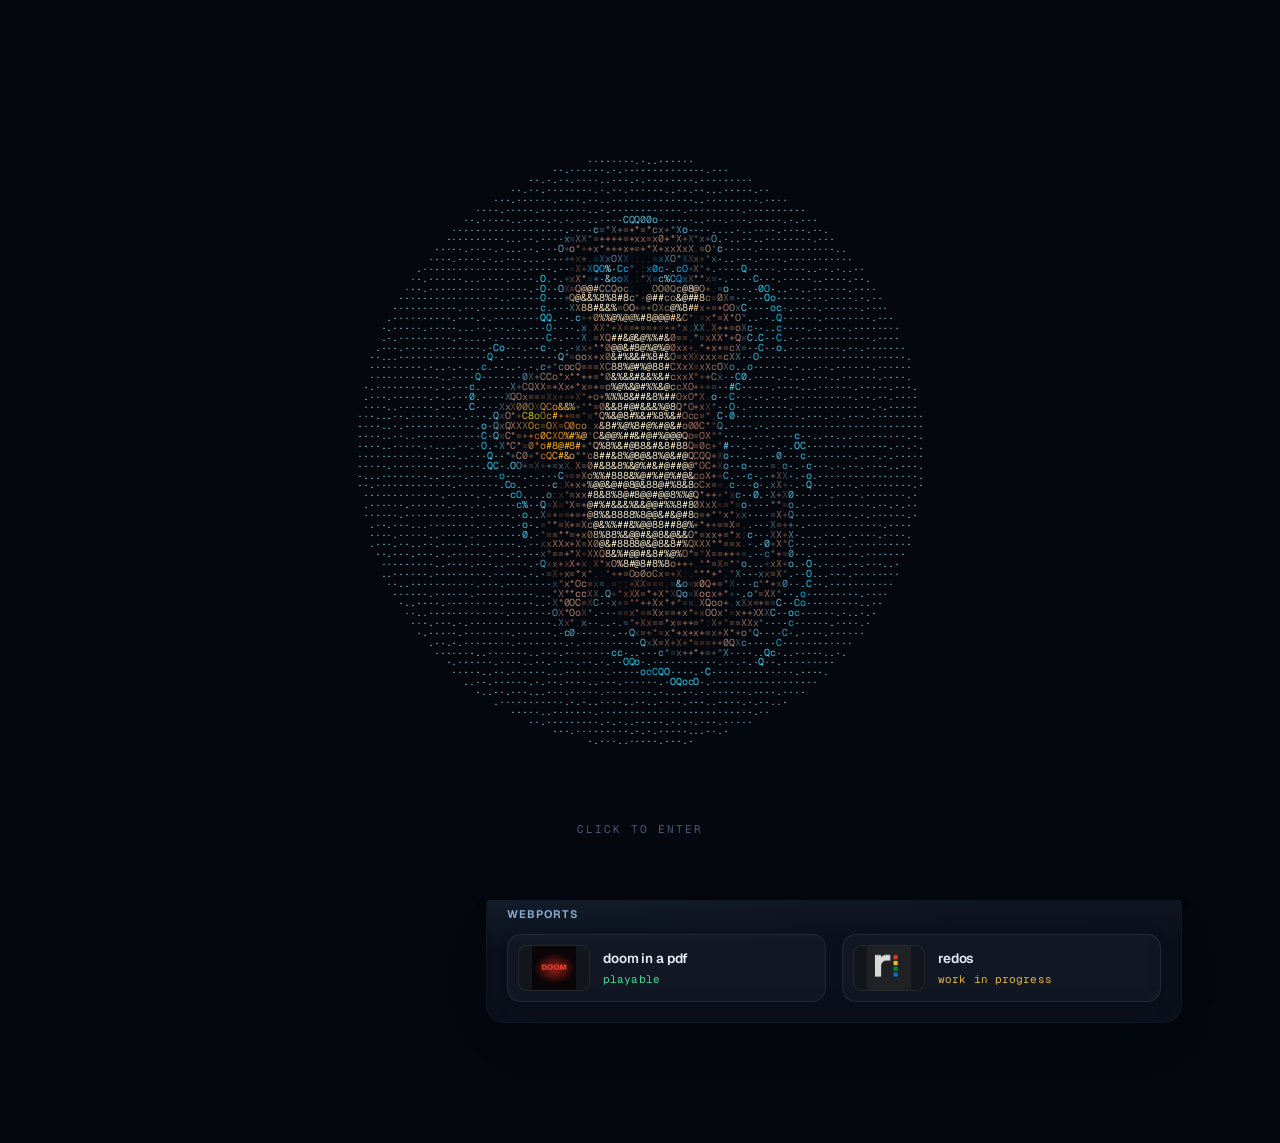
==== commit 3d85755b: "Fix project artwork, game icons and badge fallback - RedOS mark cropped to a clean square tile - Sap" ====
--- a/index.html
+++ b/index.html
@@ -35,7 +35,7 @@
       href="https://fonts.googleapis.com/css2?family=Geist:wght@400;500;600;700&family=Geist+Mono:wght@400;500;600&display=swap"
       rel="stylesheet"
     />
-    <link rel="stylesheet" href="/assets/css/site.css?v=20261107a" />
+    <link rel="stylesheet" href="/assets/css/site.css?v=20261107b" />
   </head>
 
   <body>
@@ -199,13 +199,7 @@
           </a>
 
           <a class="panel card mini" href="https://github.com/Red60sapphire/doom-in-pdf" target="_blank" rel="noopener">
-            <span class="mark mark-pdf" aria-hidden="true">
-              <svg viewBox="0 0 24 24" fill="none">
-                <path d="M6 2.5h7.5L19 8v13a1.5 1.5 0 0 1-1.5 1.5h-11A1.5 1.5 0 0 1 5 21V4a1.5 1.5 0 0 1 1-1.5Z" fill="#f4f1ea" />
-                <path d="M13.5 2.5 19 8h-4.5a1 1 0 0 1-1-1V2.5Z" fill="#d9cfc4" />
-                <path d="m10.2 12.3 4.6 2.8-4.6 2.8v-5.6Z" fill="#c62b2b" />
-              </svg>
-            </span>
+            <img class="mini-icon" src="/assets/img/projects/doom-mark.png" alt="" width="44" height="44" />
             <span class="mini-meta">
               <span class="mini-title">doom-in-pdf <span class="role">owner</span></span>
               <span class="mini-sub">doom (1993), running inside a pdf</span>
@@ -239,13 +233,7 @@
             </a>
 
             <a class="row" href="https://github.com/Red60sapphire/doom-in-pdf" target="_blank" rel="noopener">
-              <span class="row-mark mark mark-pdf" aria-hidden="true">
-                <svg viewBox="0 0 24 24" fill="none">
-                  <path d="M6 2.5h7.5L19 8v13a1.5 1.5 0 0 1-1.5 1.5h-11A1.5 1.5 0 0 1 5 21V4a1.5 1.5 0 0 1 1-1.5Z" fill="#f4f1ea" />
-                  <path d="M13.5 2.5 19 8h-4.5a1 1 0 0 1-1-1V2.5Z" fill="#d9cfc4" />
-                  <path d="m10.2 12.3 4.6 2.8-4.6 2.8v-5.6Z" fill="#c62b2b" />
-                </svg>
-              </span>
+              <img class="row-icon row-icon--dark" src="/assets/img/projects/doom-mark.png" alt="" loading="lazy" />
               <span class="row-meta">
                 <span class="row-title">doom-in-pdf <span class="tag">port</span></span>
                 <span class="row-sub">a port of doom (1993) that runs inside a pdf file</span>
@@ -312,13 +300,7 @@
               <em>owner</em>
             </a>
             <a class="chip" href="https://github.com/Red60sapphire/doom-in-pdf" target="_blank" rel="noopener">
-              <span class="mark chip-mark mark-pdf" aria-hidden="true">
-                <svg viewBox="0 0 24 24" fill="none">
-                  <path d="M6 2.5h7.5L19 8v13a1.5 1.5 0 0 1-1.5 1.5h-11A1.5 1.5 0 0 1 5 21V4a1.5 1.5 0 0 1 1-1.5Z" fill="#f4f1ea" />
-                  <path d="M13.5 2.5 19 8h-4.5a1 1 0 0 1-1-1V2.5Z" fill="#d9cfc4" />
-                  <path d="m10.2 12.3 4.6 2.8-4.6 2.8v-5.6Z" fill="#c62b2b" />
-                </svg>
-              </span>
+              <img class="chip-logo" src="/assets/img/projects/doom-mark.png" alt="" loading="lazy" />
               <span>doom-in-pdf</span>
               <em>owner</em>
             </a>
@@ -342,13 +324,7 @@
 
           <div class="card-grid">
             <a class="port" href="https://github.com/Red60sapphire/doom-in-pdf" target="_blank" rel="noopener">
-              <span class="port-thumb mark mark-pdf" aria-hidden="true">
-                <svg viewBox="0 0 24 24" fill="none">
-                  <path d="M6 2.5h7.5L19 8v13a1.5 1.5 0 0 1-1.5 1.5h-11A1.5 1.5 0 0 1 5 21V4a1.5 1.5 0 0 1 1-1.5Z" fill="#f4f1ea" />
-                  <path d="M13.5 2.5 19 8h-4.5a1 1 0 0 1-1-1V2.5Z" fill="#d9cfc4" />
-                  <path d="m10.2 12.3 4.6 2.8-4.6 2.8v-5.6Z" fill="#c62b2b" />
-                </svg>
-              </span>
+              <img class="port-thumb-img" src="/assets/img/projects/doom-mark.png" alt="" loading="lazy" />
               <span class="port-meta">
                 <span class="port-name">doom in a pdf</span>
                 <span class="port-status ok">playable</span>
@@ -366,9 +342,9 @@
       </div>
     </main>
 
-    <script src="/assets/js/config.js?v=20261107a"></script>
-    <script src="/assets/js/intro.js?v=20261107a"></script>
-    <script src="/assets/js/background.js?v=20261107a"></script>
-    <script src="/assets/js/site.js?v=20261107a"></script>
+    <script src="/assets/js/config.js?v=20261107b"></script>
+    <script src="/assets/js/intro.js?v=20261107b"></script>
+    <script src="/assets/js/background.js?v=20261107b"></script>
+    <script src="/assets/js/site.js?v=20261107b"></script>
   </body>
 </html>
--- a/assets/css/site.css
+++ b/assets/css/site.css
@@ -371,9 +371,10 @@
   position: relative;
   display: grid;
   place-items: center;
-  width: 20px;
-  height: 20px;
+  width: 22px;
+  height: 22px;
   flex: none;
+  filter: drop-shadow(0 1px 2px rgba(0, 0, 0, 0.45));
 }
 
 .badge img {
@@ -642,6 +643,28 @@
   object-fit: cover;
   flex: none;
   background: #0b1220;
+}
+
+.game-icon--brand,
+.game-icon--fallback {
+  display: grid;
+  place-items: center;
+  background: #12161c;
+  border: 1px solid rgba(255, 255, 255, 0.07);
+}
+
+.game-icon--brand {
+  object-fit: contain;
+  padding: 9px;
+}
+
+.game-icon--fallback {
+  color: var(--dim);
+}
+
+.game-icon--fallback svg {
+  width: 21px;
+  height: 21px;
 }
 
 .game-body {
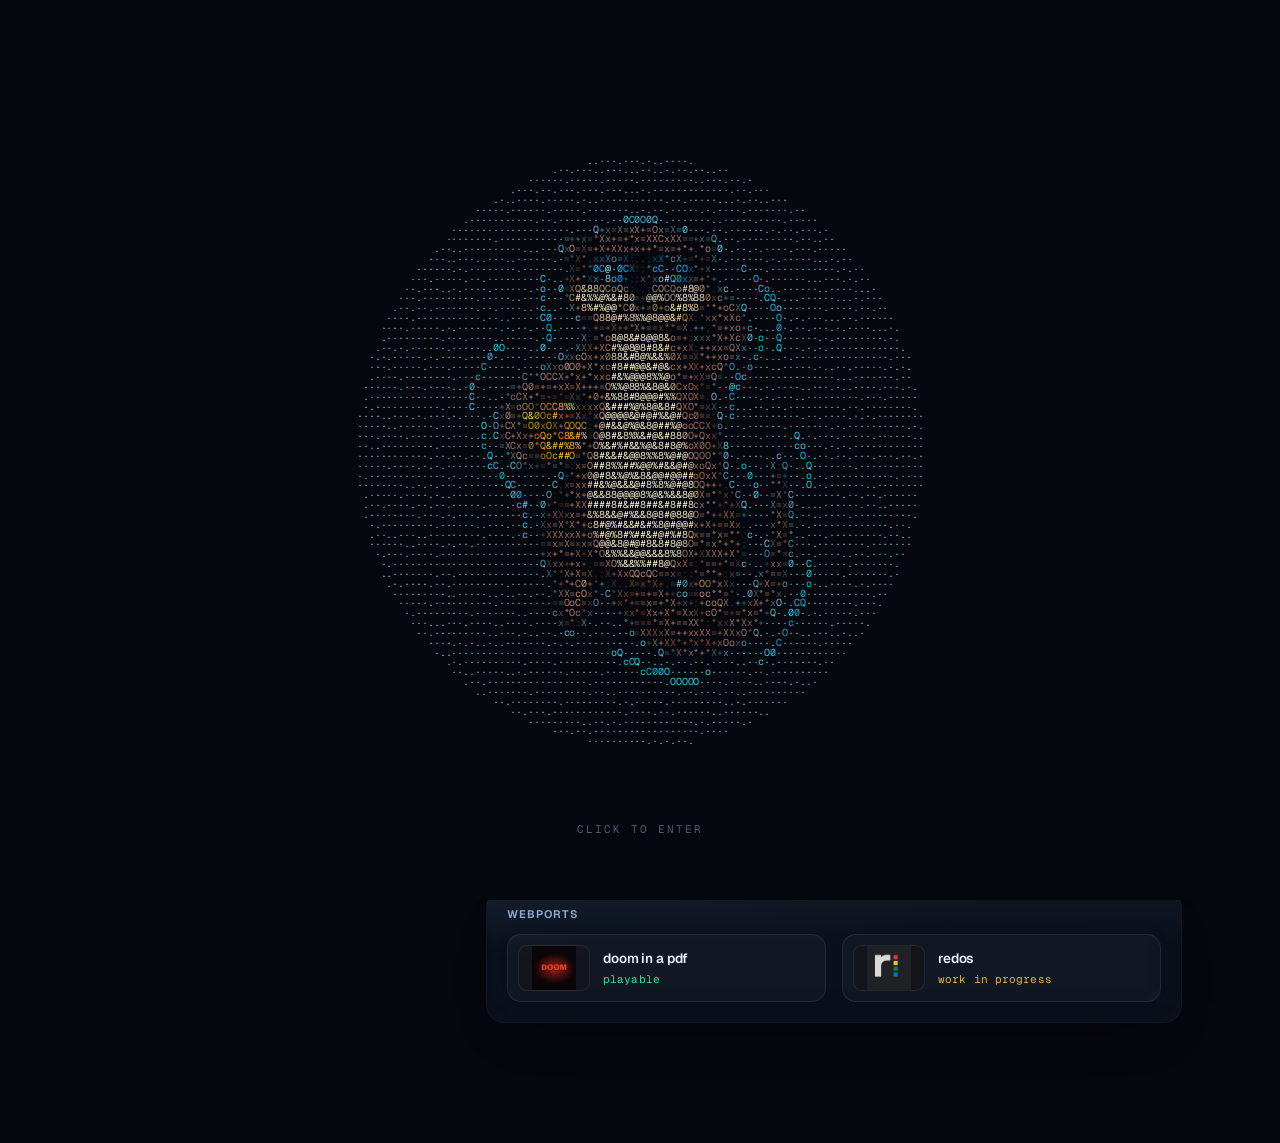
==== commit 10a99192: "Version project image URLs to bypass CDN cache Co-authored-by: CommandCodeBot <noreply@commandcode.a" ====
--- a/index.html
+++ b/index.html
@@ -186,7 +186,7 @@
 
         <div class="card-grid">
           <a class="panel card mini" href="https://github.com/Red60sapphire/redos" target="_blank" rel="noopener">
-            <img class="mini-icon" src="/assets/img/projects/redos-mark.png" alt="" width="44" height="44" />
+            <img class="mini-icon" src="/assets/img/projects/redos-mark.png?v=20261107b" alt="" width="44" height="44" />
             <span class="mini-meta">
               <span class="mini-title">redos <span class="role">owner</span></span>
               <span class="mini-sub">a web os with full linux emulation</span>
@@ -199,7 +199,7 @@
           </a>
 
           <a class="panel card mini" href="https://github.com/Red60sapphire/doom-in-pdf" target="_blank" rel="noopener">
-            <img class="mini-icon" src="/assets/img/projects/doom-mark.png" alt="" width="44" height="44" />
+            <img class="mini-icon" src="/assets/img/projects/doom-mark.png?v=20261107b" alt="" width="44" height="44" />
             <span class="mini-meta">
               <span class="mini-title">doom-in-pdf <span class="role">owner</span></span>
               <span class="mini-sub">doom (1993), running inside a pdf</span>
@@ -233,7 +233,7 @@
             </a>
 
             <a class="row" href="https://github.com/Red60sapphire/doom-in-pdf" target="_blank" rel="noopener">
-              <img class="row-icon row-icon--dark" src="/assets/img/projects/doom-mark.png" alt="" loading="lazy" />
+              <img class="row-icon row-icon--dark" src="/assets/img/projects/doom-mark.png?v=20261107b" alt="" loading="lazy" />
               <span class="row-meta">
                 <span class="row-title">doom-in-pdf <span class="tag">port</span></span>
                 <span class="row-sub">a port of doom (1993) that runs inside a pdf file</span>
@@ -246,7 +246,7 @@
             </a>
 
             <a class="row" href="https://github.com/Red60sapphire/redos" target="_blank" rel="noopener">
-              <img class="row-icon row-icon--dark" src="/assets/img/projects/redos-mark.png" alt="" loading="lazy" />
+              <img class="row-icon row-icon--dark" src="/assets/img/projects/redos-mark.png?v=20261107b" alt="" loading="lazy" />
               <span class="row-meta">
                 <span class="row-title">redos <span class="tag">os</span></span>
                 <span class="row-sub">a web "os" and dev environment with linux emulation</span>
@@ -259,7 +259,7 @@
             </a>
 
             <a class="row" href="https://github.com/Red60sapphire/sapphire" target="_blank" rel="noopener">
-              <img class="row-icon row-icon--light" src="/assets/img/projects/sapphire-mark.png" alt="" loading="lazy" />
+              <img class="row-icon row-icon--light" src="/assets/img/projects/sapphire-mark.png?v=20261107b" alt="" loading="lazy" />
               <span class="row-meta">
                 <span class="row-title">sapphire <span class="tag">lib</span></span>
                 <span class="row-sub">a fork of amethyst that improves the extension compatibility layer</span>
@@ -295,17 +295,17 @@
               <em>owner</em>
             </a>
             <a class="chip" href="https://github.com/Red60sapphire/redos" target="_blank" rel="noopener">
-              <img class="chip-logo" src="/assets/img/projects/redos-mark.png" alt="" loading="lazy" />
+              <img class="chip-logo" src="/assets/img/projects/redos-mark.png?v=20261107b" alt="" loading="lazy" />
               <span>redos</span>
               <em>owner</em>
             </a>
             <a class="chip" href="https://github.com/Red60sapphire/doom-in-pdf" target="_blank" rel="noopener">
-              <img class="chip-logo" src="/assets/img/projects/doom-mark.png" alt="" loading="lazy" />
+              <img class="chip-logo" src="/assets/img/projects/doom-mark.png?v=20261107b" alt="" loading="lazy" />
               <span>doom-in-pdf</span>
               <em>owner</em>
             </a>
             <a class="chip" href="https://github.com/Red60sapphire/sapphire" target="_blank" rel="noopener">
-              <img class="chip-logo chip-logo--light" src="/assets/img/projects/sapphire-mark.png" alt="" loading="lazy" />
+              <img class="chip-logo chip-logo--light" src="/assets/img/projects/sapphire-mark.png?v=20261107b" alt="" loading="lazy" />
               <span>sapphire</span>
               <em>owner</em>
             </a>
@@ -324,14 +324,14 @@
 
           <div class="card-grid">
             <a class="port" href="https://github.com/Red60sapphire/doom-in-pdf" target="_blank" rel="noopener">
-              <img class="port-thumb-img" src="/assets/img/projects/doom-mark.png" alt="" loading="lazy" />
+              <img class="port-thumb-img" src="/assets/img/projects/doom-mark.png?v=20261107b" alt="" loading="lazy" />
               <span class="port-meta">
                 <span class="port-name">doom in a pdf</span>
                 <span class="port-status ok">playable</span>
               </span>
             </a>
             <a class="port" href="https://github.com/Red60sapphire/redos" target="_blank" rel="noopener">
-              <img class="port-thumb-img" src="/assets/img/projects/redos-mark.png" alt="" loading="lazy" />
+              <img class="port-thumb-img" src="/assets/img/projects/redos-mark.png?v=20261107b" alt="" loading="lazy" />
               <span class="port-meta">
                 <span class="port-name">redos</span>
                 <span class="port-status wip">work in progress</span>
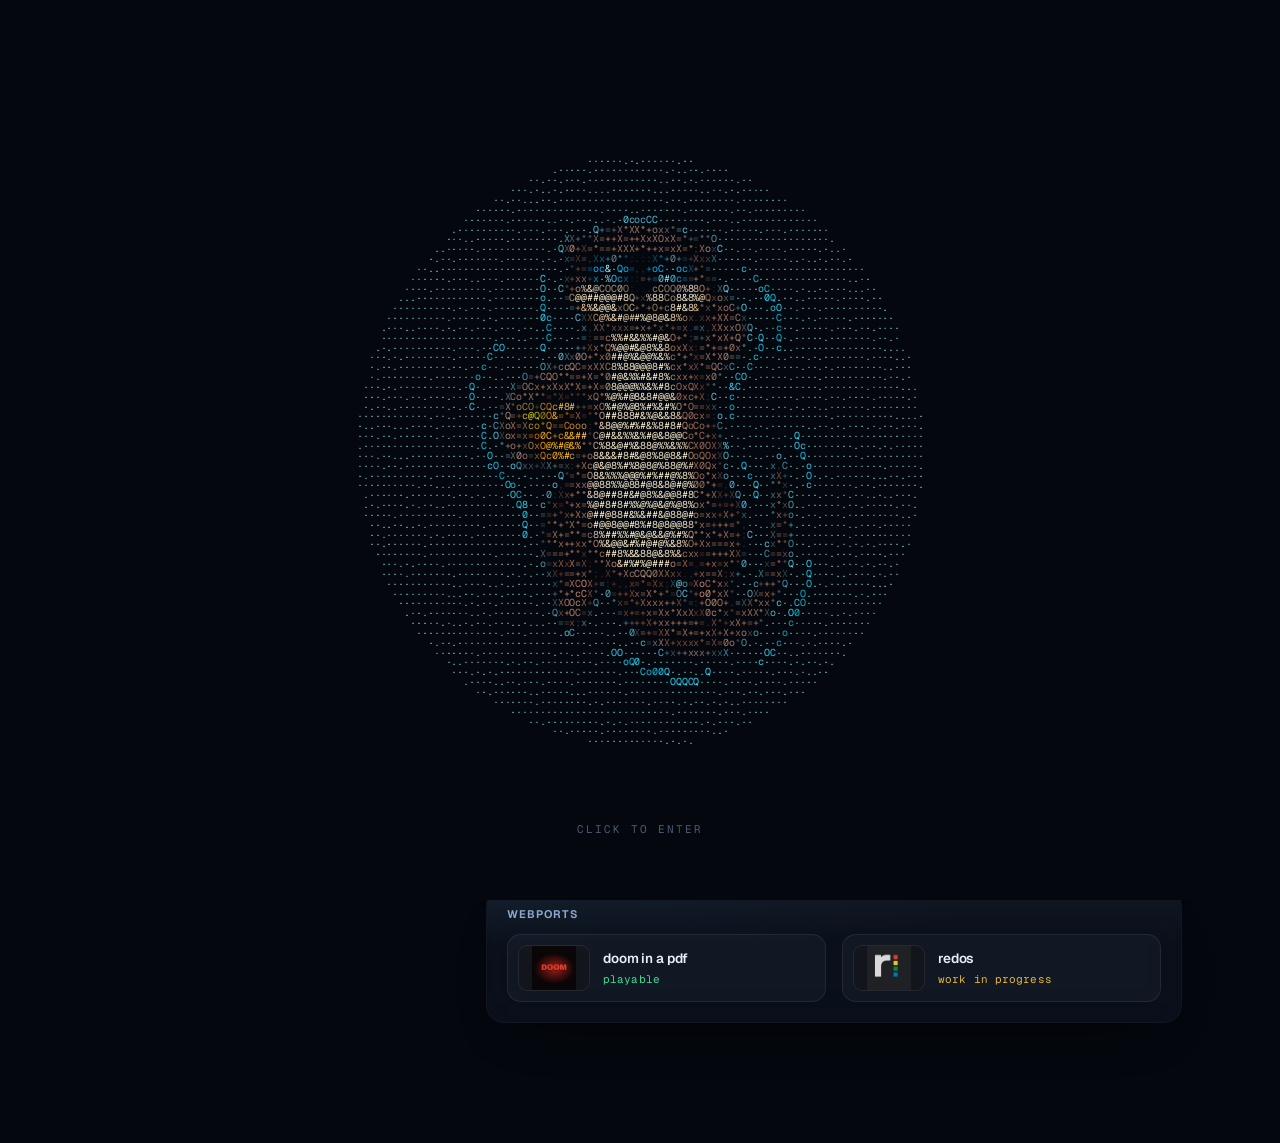
==== commit baeaf243: "Render real Discord badges from the decoded profile flags Public flags report 0 for this account, bu" ====
--- a/index.html
+++ b/index.html
@@ -35,7 +35,7 @@
       href="https://fonts.googleapis.com/css2?family=Geist:wght@400;500;600;700&family=Geist+Mono:wght@400;500;600&display=swap"
       rel="stylesheet"
     />
-    <link rel="stylesheet" href="/assets/css/site.css?v=20261107b" />
+    <link rel="stylesheet" href="/assets/css/site.css?v=20261107c" />
   </head>
 
   <body>
@@ -186,7 +186,7 @@
 
         <div class="card-grid">
           <a class="panel card mini" href="https://github.com/Red60sapphire/redos" target="_blank" rel="noopener">
-            <img class="mini-icon" src="/assets/img/projects/redos-mark.png?v=20261107b" alt="" width="44" height="44" />
+            <img class="mini-icon" src="/assets/img/projects/redos-mark.png?v=20261107c" alt="" width="44" height="44" />
             <span class="mini-meta">
               <span class="mini-title">redos <span class="role">owner</span></span>
               <span class="mini-sub">a web os with full linux emulation</span>
@@ -199,7 +199,7 @@
           </a>
 
           <a class="panel card mini" href="https://github.com/Red60sapphire/doom-in-pdf" target="_blank" rel="noopener">
-            <img class="mini-icon" src="/assets/img/projects/doom-mark.png?v=20261107b" alt="" width="44" height="44" />
+            <img class="mini-icon" src="/assets/img/projects/doom-mark.png?v=20261107c" alt="" width="44" height="44" />
             <span class="mini-meta">
               <span class="mini-title">doom-in-pdf <span class="role">owner</span></span>
               <span class="mini-sub">doom (1993), running inside a pdf</span>
@@ -233,7 +233,7 @@
             </a>
 
             <a class="row" href="https://github.com/Red60sapphire/doom-in-pdf" target="_blank" rel="noopener">
-              <img class="row-icon row-icon--dark" src="/assets/img/projects/doom-mark.png?v=20261107b" alt="" loading="lazy" />
+              <img class="row-icon row-icon--dark" src="/assets/img/projects/doom-mark.png?v=20261107c" alt="" loading="lazy" />
               <span class="row-meta">
                 <span class="row-title">doom-in-pdf <span class="tag">port</span></span>
                 <span class="row-sub">a port of doom (1993) that runs inside a pdf file</span>
@@ -246,7 +246,7 @@
             </a>
 
             <a class="row" href="https://github.com/Red60sapphire/redos" target="_blank" rel="noopener">
-              <img class="row-icon row-icon--dark" src="/assets/img/projects/redos-mark.png?v=20261107b" alt="" loading="lazy" />
+              <img class="row-icon row-icon--dark" src="/assets/img/projects/redos-mark.png?v=20261107c" alt="" loading="lazy" />
               <span class="row-meta">
                 <span class="row-title">redos <span class="tag">os</span></span>
                 <span class="row-sub">a web "os" and dev environment with linux emulation</span>
@@ -259,7 +259,7 @@
             </a>
 
             <a class="row" href="https://github.com/Red60sapphire/sapphire" target="_blank" rel="noopener">
-              <img class="row-icon row-icon--light" src="/assets/img/projects/sapphire-mark.png?v=20261107b" alt="" loading="lazy" />
+              <img class="row-icon row-icon--light" src="/assets/img/projects/sapphire-mark.png?v=20261107c" alt="" loading="lazy" />
               <span class="row-meta">
                 <span class="row-title">sapphire <span class="tag">lib</span></span>
                 <span class="row-sub">a fork of amethyst that improves the extension compatibility layer</span>
@@ -295,17 +295,17 @@
               <em>owner</em>
             </a>
             <a class="chip" href="https://github.com/Red60sapphire/redos" target="_blank" rel="noopener">
-              <img class="chip-logo" src="/assets/img/projects/redos-mark.png?v=20261107b" alt="" loading="lazy" />
+              <img class="chip-logo" src="/assets/img/projects/redos-mark.png?v=20261107c" alt="" loading="lazy" />
               <span>redos</span>
               <em>owner</em>
             </a>
             <a class="chip" href="https://github.com/Red60sapphire/doom-in-pdf" target="_blank" rel="noopener">
-              <img class="chip-logo" src="/assets/img/projects/doom-mark.png?v=20261107b" alt="" loading="lazy" />
+              <img class="chip-logo" src="/assets/img/projects/doom-mark.png?v=20261107c" alt="" loading="lazy" />
               <span>doom-in-pdf</span>
               <em>owner</em>
             </a>
             <a class="chip" href="https://github.com/Red60sapphire/sapphire" target="_blank" rel="noopener">
-              <img class="chip-logo chip-logo--light" src="/assets/img/projects/sapphire-mark.png?v=20261107b" alt="" loading="lazy" />
+              <img class="chip-logo chip-logo--light" src="/assets/img/projects/sapphire-mark.png?v=20261107c" alt="" loading="lazy" />
               <span>sapphire</span>
               <em>owner</em>
             </a>
@@ -324,14 +324,14 @@
 
           <div class="card-grid">
             <a class="port" href="https://github.com/Red60sapphire/doom-in-pdf" target="_blank" rel="noopener">
-              <img class="port-thumb-img" src="/assets/img/projects/doom-mark.png?v=20261107b" alt="" loading="lazy" />
+              <img class="port-thumb-img" src="/assets/img/projects/doom-mark.png?v=20261107c" alt="" loading="lazy" />
               <span class="port-meta">
                 <span class="port-name">doom in a pdf</span>
                 <span class="port-status ok">playable</span>
               </span>
             </a>
             <a class="port" href="https://github.com/Red60sapphire/redos" target="_blank" rel="noopener">
-              <img class="port-thumb-img" src="/assets/img/projects/redos-mark.png?v=20261107b" alt="" loading="lazy" />
+              <img class="port-thumb-img" src="/assets/img/projects/redos-mark.png?v=20261107c" alt="" loading="lazy" />
               <span class="port-meta">
                 <span class="port-name">redos</span>
                 <span class="port-status wip">work in progress</span>
@@ -342,9 +342,9 @@
       </div>
     </main>
 
-    <script src="/assets/js/config.js?v=20261107b"></script>
-    <script src="/assets/js/intro.js?v=20261107b"></script>
-    <script src="/assets/js/background.js?v=20261107b"></script>
-    <script src="/assets/js/site.js?v=20261107b"></script>
+    <script src="/assets/js/config.js?v=20261107c"></script>
+    <script src="/assets/js/intro.js?v=20261107c"></script>
+    <script src="/assets/js/background.js?v=20261107c"></script>
+    <script src="/assets/js/site.js?v=20261107c"></script>
   </body>
 </html>
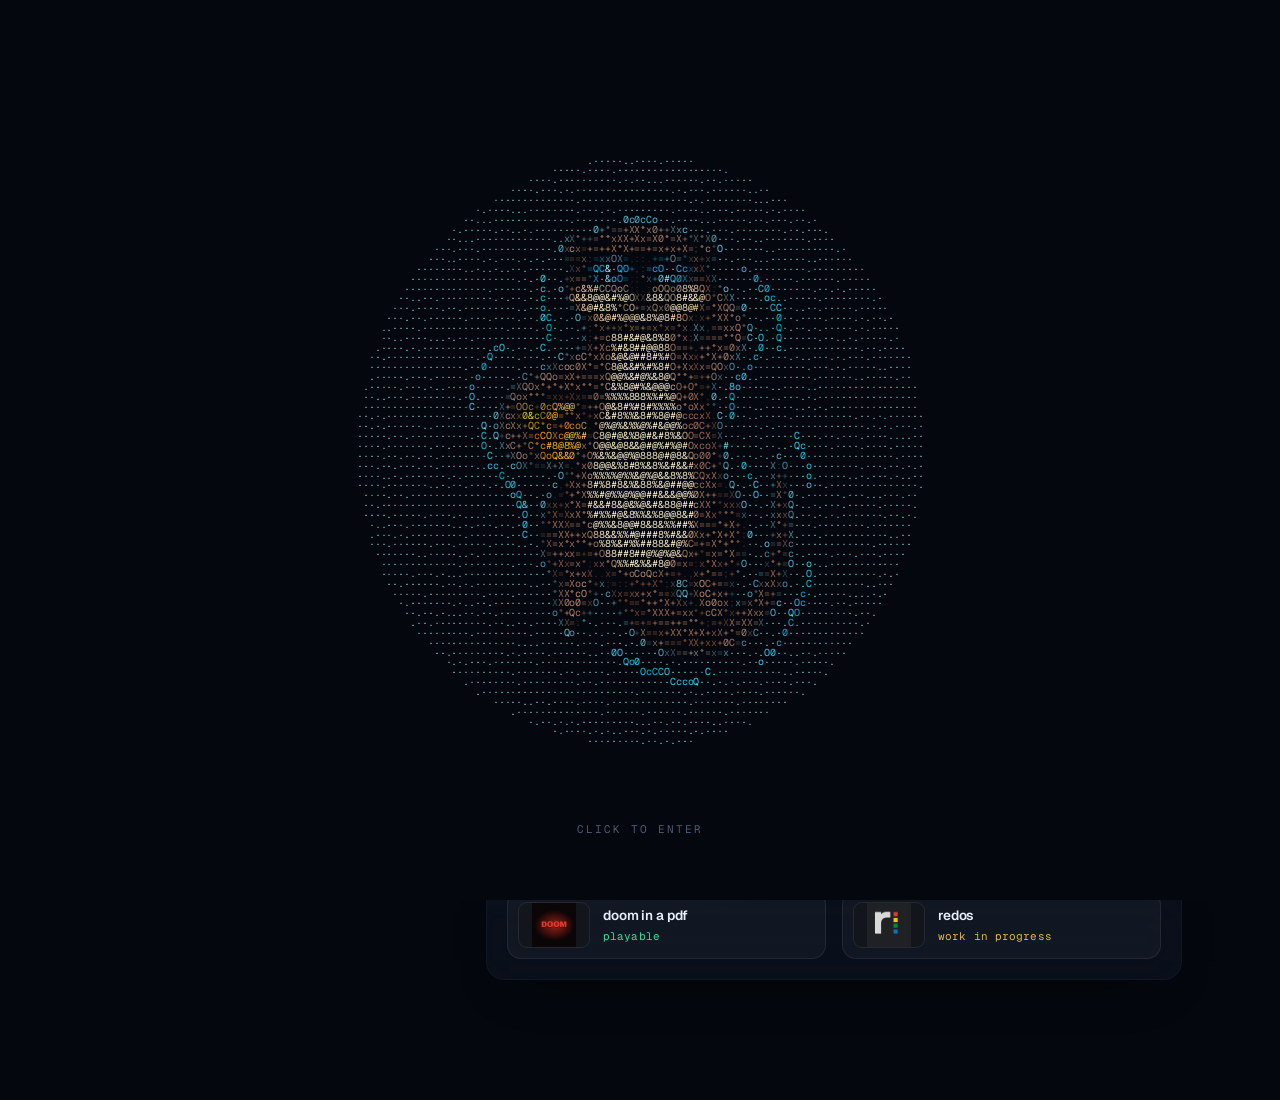
==== commit da429c24: "Give Discord badges their own row and fix org chips - badges render from the decoded profile (source" ====
--- a/index.html
+++ b/index.html
@@ -35,7 +35,7 @@
       href="https://fonts.googleapis.com/css2?family=Geist:wght@400;500;600;700&family=Geist+Mono:wght@400;500;600&display=swap"
       rel="stylesheet"
     />
-    <link rel="stylesheet" href="/assets/css/site.css?v=20261107c" />
+    <link rel="stylesheet" href="/assets/css/site.css?v=20261107d" />
   </head>
 
   <body>
@@ -74,9 +74,9 @@
             <div class="identity">
               <div class="name-row">
                 <h1 class="name" id="display-name">Red60</h1>
-                <div class="badges" id="badges"></div>
               </div>
               <p class="handle" id="handle">@music.ly</p>
+              <div class="badges" id="badges" aria-label="Discord badges"></div>
             </div>
 
             <section class="about">
@@ -186,7 +186,7 @@
 
         <div class="card-grid">
           <a class="panel card mini" href="https://github.com/Red60sapphire/redos" target="_blank" rel="noopener">
-            <img class="mini-icon" src="/assets/img/projects/redos-mark.png?v=20261107c" alt="" width="44" height="44" />
+            <img class="mini-icon" src="/assets/img/projects/redos-mark.png?v=20261107d" alt="" width="44" height="44" />
             <span class="mini-meta">
               <span class="mini-title">redos <span class="role">owner</span></span>
               <span class="mini-sub">a web os with full linux emulation</span>
@@ -199,7 +199,7 @@
           </a>
 
           <a class="panel card mini" href="https://github.com/Red60sapphire/doom-in-pdf" target="_blank" rel="noopener">
-            <img class="mini-icon" src="/assets/img/projects/doom-mark.png?v=20261107c" alt="" width="44" height="44" />
+            <img class="mini-icon" src="/assets/img/projects/doom-mark.png?v=20261107d" alt="" width="44" height="44" />
             <span class="mini-meta">
               <span class="mini-title">doom-in-pdf <span class="role">owner</span></span>
               <span class="mini-sub">doom (1993), running inside a pdf</span>
@@ -220,7 +220,7 @@
 
           <div class="list">
             <a class="row" href="https://github.com/OGsWorkshop/Infrared" target="_blank" rel="noopener">
-              <img class="row-icon" src="/assets/img/ogs.png" alt="" loading="lazy" />
+              <img class="row-icon" src="/assets/img/projects/infrared.svg" alt="" loading="lazy" />
               <span class="row-meta">
                 <span class="row-title">infrared <span class="tag">web</span></span>
                 <span class="row-sub">a modern web proxy with games, apps and ad-free deployment</span>
@@ -233,7 +233,7 @@
             </a>
 
             <a class="row" href="https://github.com/Red60sapphire/doom-in-pdf" target="_blank" rel="noopener">
-              <img class="row-icon row-icon--dark" src="/assets/img/projects/doom-mark.png?v=20261107c" alt="" loading="lazy" />
+              <img class="row-icon row-icon--dark" src="/assets/img/projects/doom-mark.png?v=20261107d" alt="" loading="lazy" />
               <span class="row-meta">
                 <span class="row-title">doom-in-pdf <span class="tag">port</span></span>
                 <span class="row-sub">a port of doom (1993) that runs inside a pdf file</span>
@@ -246,7 +246,7 @@
             </a>
 
             <a class="row" href="https://github.com/Red60sapphire/redos" target="_blank" rel="noopener">
-              <img class="row-icon row-icon--dark" src="/assets/img/projects/redos-mark.png?v=20261107c" alt="" loading="lazy" />
+              <img class="row-icon row-icon--dark" src="/assets/img/projects/redos-mark.png?v=20261107d" alt="" loading="lazy" />
               <span class="row-meta">
                 <span class="row-title">redos <span class="tag">os</span></span>
                 <span class="row-sub">a web "os" and dev environment with linux emulation</span>
@@ -259,7 +259,7 @@
             </a>
 
             <a class="row" href="https://github.com/Red60sapphire/sapphire" target="_blank" rel="noopener">
-              <img class="row-icon row-icon--light" src="/assets/img/projects/sapphire-mark.png?v=20261107c" alt="" loading="lazy" />
+              <img class="row-icon row-icon--light" src="/assets/img/projects/sapphire-mark.png?v=20261107d" alt="" loading="lazy" />
               <span class="row-meta">
                 <span class="row-title">sapphire <span class="tag">lib</span></span>
                 <span class="row-sub">a fork of amethyst that improves the extension compatibility layer</span>
@@ -281,39 +281,24 @@
           <div class="chips">
             <a class="chip" href="https://github.com/OGsWorkshop" target="_blank" rel="noopener">
               <img src="/assets/img/ogs.png" alt="" loading="lazy" />
-              <span>o g s workshop</span>
-              <em>contributor</em>
+              <span>OGs Workshop</span>
+              <em>owner</em>
             </a>
             <a class="chip" href="https://github.com/OGsWorkshop/Infrared" target="_blank" rel="noopener">
-              <img src="/assets/img/ogs.png" alt="" loading="lazy" />
-              <span>infrared</span>
-              <em>contributor</em>
-            </a>
-            <a class="chip" href="https://github.com/Red60sapphire" target="_blank" rel="noopener">
-              <img class="chip-avatar" id="chip-avatar" src="/assets/img/avatar.png" alt="" loading="lazy" />
-              <span>red60sapphire</span>
+              <img src="/assets/img/projects/infrared.svg" alt="" loading="lazy" />
+              <span>Infrared</span>
               <em>owner</em>
             </a>
             <a class="chip" href="https://github.com/Red60sapphire/redos" target="_blank" rel="noopener">
-              <img class="chip-logo" src="/assets/img/projects/redos-mark.png?v=20261107c" alt="" loading="lazy" />
+              <img class="chip-logo" src="/assets/img/projects/redos-mark.png?v=20261107d" alt="" loading="lazy" />
               <span>redos</span>
               <em>owner</em>
             </a>
             <a class="chip" href="https://github.com/Red60sapphire/doom-in-pdf" target="_blank" rel="noopener">
-              <img class="chip-logo" src="/assets/img/projects/doom-mark.png?v=20261107c" alt="" loading="lazy" />
+              <img class="chip-logo" src="/assets/img/projects/doom-mark.png?v=20261107d" alt="" loading="lazy" />
               <span>doom-in-pdf</span>
               <em>owner</em>
             </a>
-            <a class="chip" href="https://github.com/Red60sapphire/sapphire" target="_blank" rel="noopener">
-              <img class="chip-logo chip-logo--light" src="/assets/img/projects/sapphire-mark.png?v=20261107c" alt="" loading="lazy" />
-              <span>sapphire</span>
-              <em>owner</em>
-            </a>
-            <a class="chip" href="https://github.com/Red60sapphire/website" target="_blank" rel="noopener">
-              <span class="mark chip-mark" data-tone="slate">W</span>
-              <span>website</span>
-              <em>owner</em>
-            </a>
           </div>
         </section>
 
@@ -324,14 +309,14 @@
 
           <div class="card-grid">
             <a class="port" href="https://github.com/Red60sapphire/doom-in-pdf" target="_blank" rel="noopener">
-              <img class="port-thumb-img" src="/assets/img/projects/doom-mark.png?v=20261107c" alt="" loading="lazy" />
+              <img class="port-thumb-img" src="/assets/img/projects/doom-mark.png?v=20261107d" alt="" loading="lazy" />
               <span class="port-meta">
                 <span class="port-name">doom in a pdf</span>
                 <span class="port-status ok">playable</span>
               </span>
             </a>
             <a class="port" href="https://github.com/Red60sapphire/redos" target="_blank" rel="noopener">
-              <img class="port-thumb-img" src="/assets/img/projects/redos-mark.png?v=20261107c" alt="" loading="lazy" />
+              <img class="port-thumb-img" src="/assets/img/projects/redos-mark.png?v=20261107d" alt="" loading="lazy" />
               <span class="port-meta">
                 <span class="port-name">redos</span>
                 <span class="port-status wip">work in progress</span>
@@ -342,9 +327,9 @@
       </div>
     </main>
 
-    <script src="/assets/js/config.js?v=20261107c"></script>
-    <script src="/assets/js/intro.js?v=20261107c"></script>
-    <script src="/assets/js/background.js?v=20261107c"></script>
-    <script src="/assets/js/site.js?v=20261107c"></script>
+    <script src="/assets/js/config.js?v=20261107d"></script>
+    <script src="/assets/js/intro.js?v=20261107d"></script>
+    <script src="/assets/js/background.js?v=20261107d"></script>
+    <script src="/assets/js/site.js?v=20261107d"></script>
   </body>
 </html>
--- a/assets/css/site.css
+++ b/assets/css/site.css
@@ -361,6 +361,8 @@
   display: flex;
   align-items: center;
   gap: 6px;
+  margin-top: 10px;
+  min-height: 24px;
 }
 
 .badges:empty {
@@ -371,10 +373,16 @@
   position: relative;
   display: grid;
   place-items: center;
-  width: 22px;
-  height: 22px;
+  width: 24px;
+  height: 24px;
   flex: none;
+  cursor: help;
   filter: drop-shadow(0 1px 2px rgba(0, 0, 0, 0.45));
+  transition: transform 0.2s var(--ease);
+}
+
+.badge:hover {
+  transform: translateY(-2px) scale(1.06);
 }
 
 .badge img {
@@ -985,16 +993,11 @@
   border-color: var(--line-2);
 }
 
-.chip img,
-.chip-avatar {
+.chip img {
   width: 18px;
   height: 18px;
   border-radius: 5px;
   object-fit: cover;
-}
-
-.chip-avatar {
-  border-radius: 50%;
 }
 
 .chip-mark {
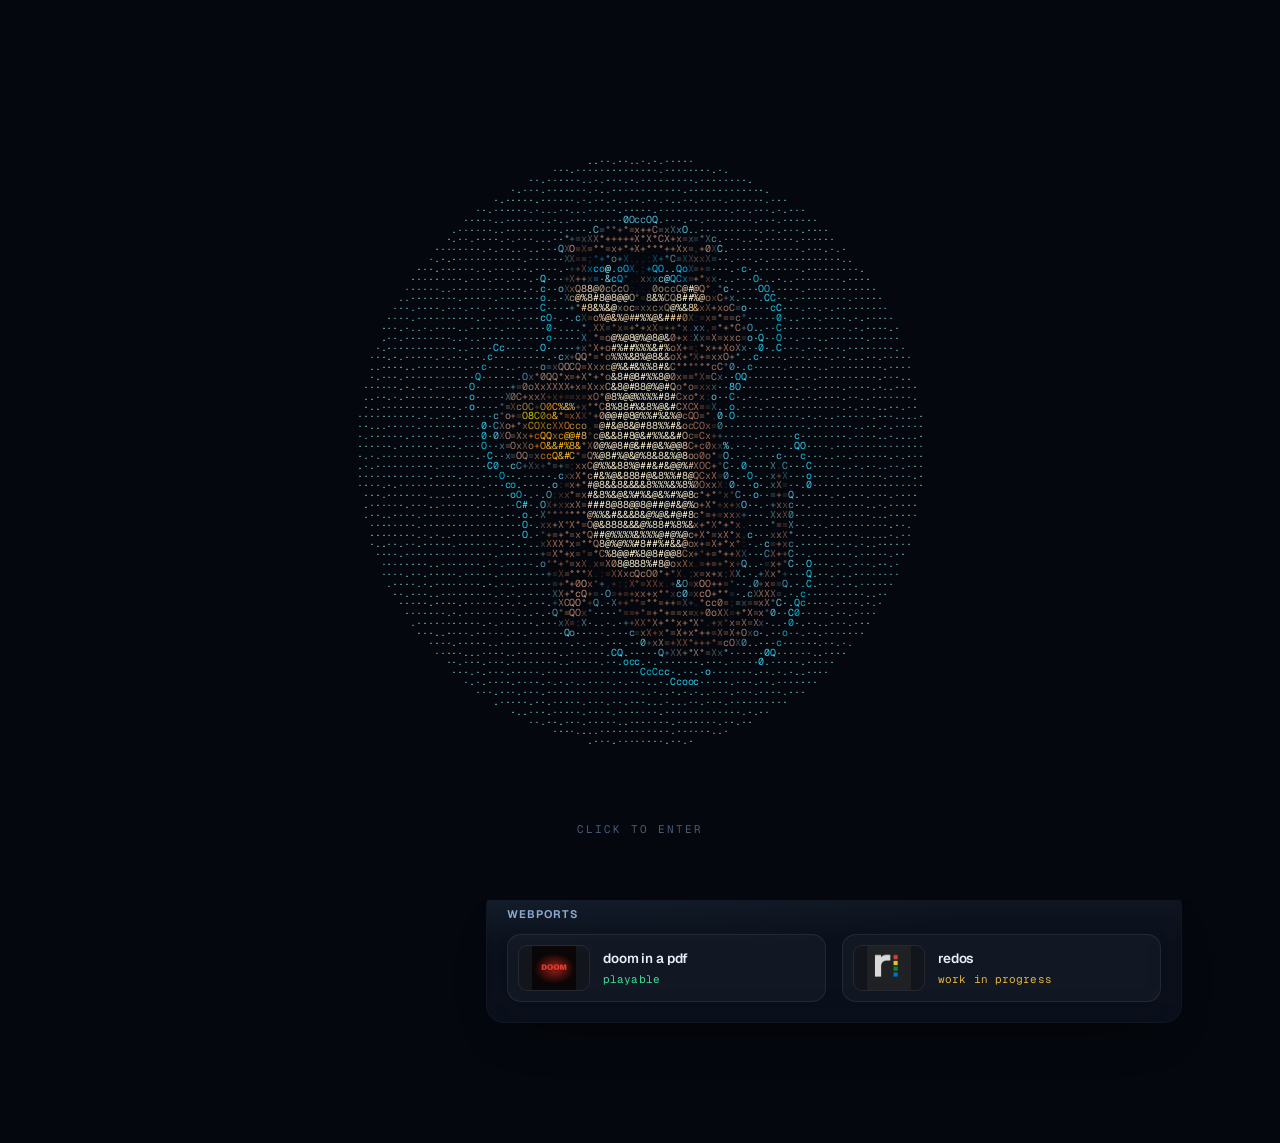
==== commit b13304ec: "Add RedWire to Projects / Organizations Co-authored-by: CommandCodeBot <noreply@commandcode.ai>" ====
--- a/index.html
+++ b/index.html
@@ -299,6 +299,11 @@
               <span>doom-in-pdf</span>
               <em>owner</em>
             </a>
+            <a class="chip" href="https://github.com/redwire" target="_blank" rel="noopener">
+              <img src="/assets/icons/github.svg" alt="" loading="lazy" />
+              <span>RedWire</span>
+              <em>organization</em>
+            </a>
           </div>
         </section>
 
